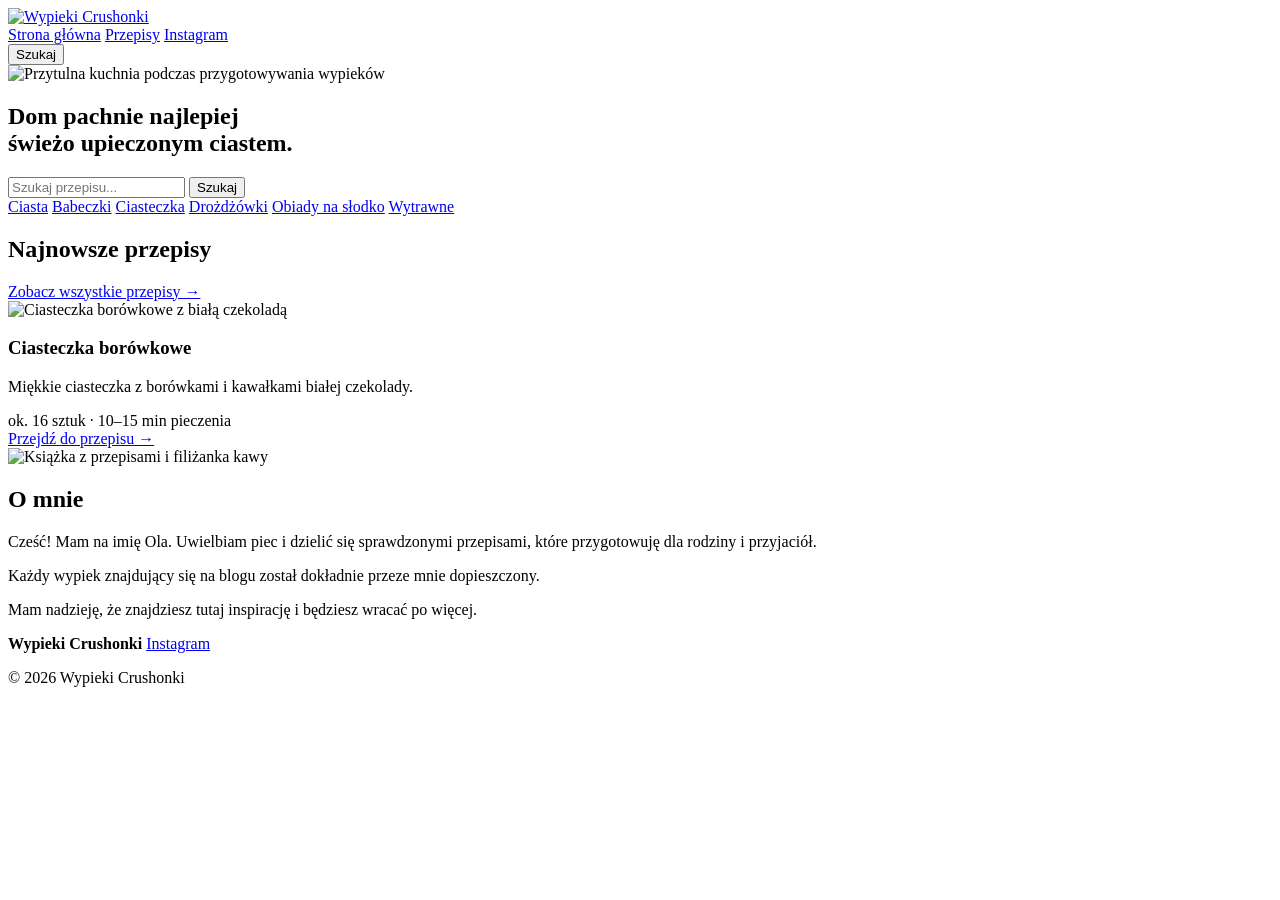
==== index.html @ 5c4eddc5 "Add files via upload" ====
<!DOCTYPE html>
<html lang="pl">
<head>
    <meta charset="UTF-8">
    <meta name="viewport" content="width=device-width, initial-scale=1.0">

    <title>Wypieki Crushonki</title>

    <meta 
        name="description" 
        content="Wypieki Crushonki – sprawdzone przepisy na domowe ciasta, babeczki, ciasteczka, drożdżówki i inne słodkości."
    >
<link rel="preconnect" href="https://fonts.googleapis.com">
<link rel="preconnect" href="https://fonts.gstatic.com" crossorigin>

<link
    href="https://fonts.googleapis.com/css2?family=Cormorant+Garamond:wght@400;500;600&family=Lato:wght@400;500;700&display=swap"
    rel="stylesheet"
>
    <link rel="stylesheet" href="css/style.css">
</head>

<body>

    <!-- NAGŁÓWEK -->
    <header class="header">

        <a href="index.html" class="logo">
            <img src="img/logo.png" alt="Wypieki Crushonki">
        </a>

       <nav class="navigation">
    <a href="index.html">Strona główna</a>
    <a href="przepisy.html">Przepisy</a>
    <a href="https://www.instagram.com/crushonka/" target="_blank" rel="noopener noreferrer">
        Instagram
    </a>
</nav>

        <button
    class="search-button"
    id="header-search-button"
    type="button"
    aria-label="Przejdź do wyszukiwarki"
>
    Szukaj
</button>

    </header>


    <!-- HERO -->
    <main>

       <section class="hero">

    <img 
        src="img/hero.jpg" 
        alt="Przytulna kuchnia podczas przygotowywania wypieków"
        class="hero-image"
    >

    <div class="hero-content">

        <h1>
            Dom pachnie najlepiej<br>
            świeżo upieczonym ciastem.
        </h1>

        <form class="search-form" id="recipe-search-form">

    <input
        type="search"
        id="recipe-search"
        placeholder="Szukaj przepisu..."
        aria-label="Szukaj przepisu"
    >

    <button type="submit">
        Szukaj
    </button>

</form>


    </div>

</section>
<!-- KATEGORIE -->
<section class="categories">

    <a href="przepisy.html?kategoria=ciasta">Ciasta</a>
    <a href="przepisy.html?kategoria=babeczki">Babeczki</a>
    <a href="przepisy.html?kategoria=ciasteczka">Ciasteczka</a>
    <a href="przepisy.html?kategoria=drozdzowki">Drożdżówki</a>
    <a href="przepisy.html?kategoria=obiady-na-slodko">Obiady na słodko</a>
    <a href="przepisy.html?kategoria=wytrawne">Wytrawne</a>

</section>

        <!-- NAJNOWSZE PRZEPISY -->
        <section class="recipes">

            <div class="section-heading">
                <h2>Najnowsze przepisy</h2>
                <a href="przepisy.html">Zobacz wszystkie przepisy →</a>
            </div>


            <div class="recipe-grid">


                <!-- PRZEPIS 1 -->
<article class="recipe-card">

    <img 
        src="img/przepisy/ciasteczka-borowkowe.jpg" 
        alt="Ciasteczka borówkowe z białą czekoladą"
    >

    <div class="recipe-card-content">

        <h3>Ciasteczka borówkowe</h3>

        <p>
            Miękkie ciasteczka z borówkami i kawałkami
            białej czekolady.
        </p>

        <div class="recipe-info">
            <span>ok. 16 sztuk</span>
            <span class="separator">·</span>
            <span>10–15 min pieczenia</span>
        </div>

        <a href="przepisy/ciasteczka-borowkowe.html">
            Przejdź do przepisu →
        </a>

    </div>

</article>
  </div>
        </section>


        <!-- O MNIE -->
        <section class="about">

            <div class="about-image">
                <img 
                    src="img/o-mnie.jpg" 
                    alt="Książka z przepisami i filiżanka kawy"
                >
            </div>

            <div class="about-content">

                <h2>O mnie</h2>

                <p>
                    Cześć! Mam na imię Ola. Uwielbiam piec i dzielić się sprawdzonymi
                    przepisami, które przygotowuję dla rodziny i przyjaciół.
                </p>

                <p>
                    Każdy wypiek znajdujący się na blogu został
                    dokładnie przeze mnie dopieszczony.
                </p>

                <p>
                    Mam nadzieję, że znajdziesz tutaj inspirację
                    i będziesz wracać po więcej.
                </p>

            </div>

        </section>

    </main>


    <!-- STOPKA -->
    <footer class="footer">

        <strong>Wypieki Crushonki</strong>

        <a href="https://www.instagram.com/crushonka/"
   target="_blank"
   rel="noopener noreferrer">
    Instagram
</a>

        <p>© 2026 Wypieki Crushonki</p>

    </footer>


    <script src="js/script.js"></script>

</body>
</html>
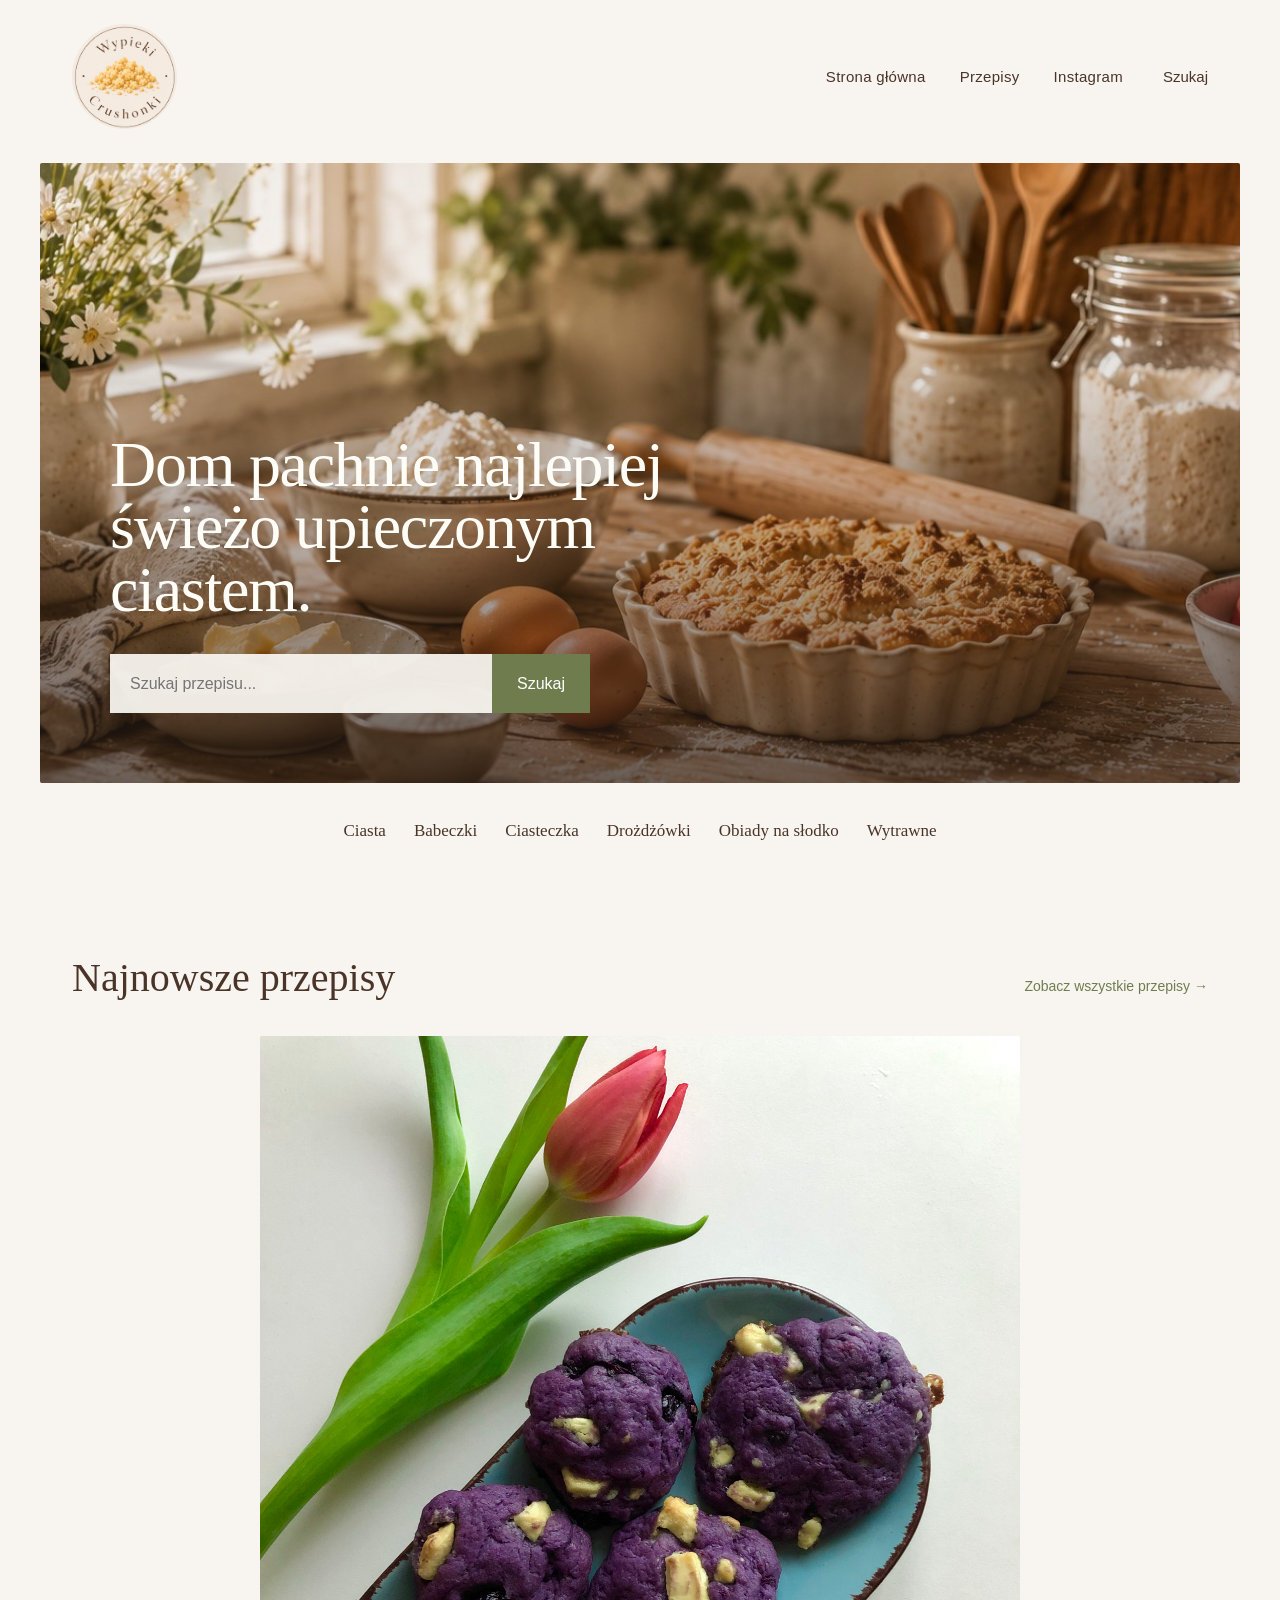
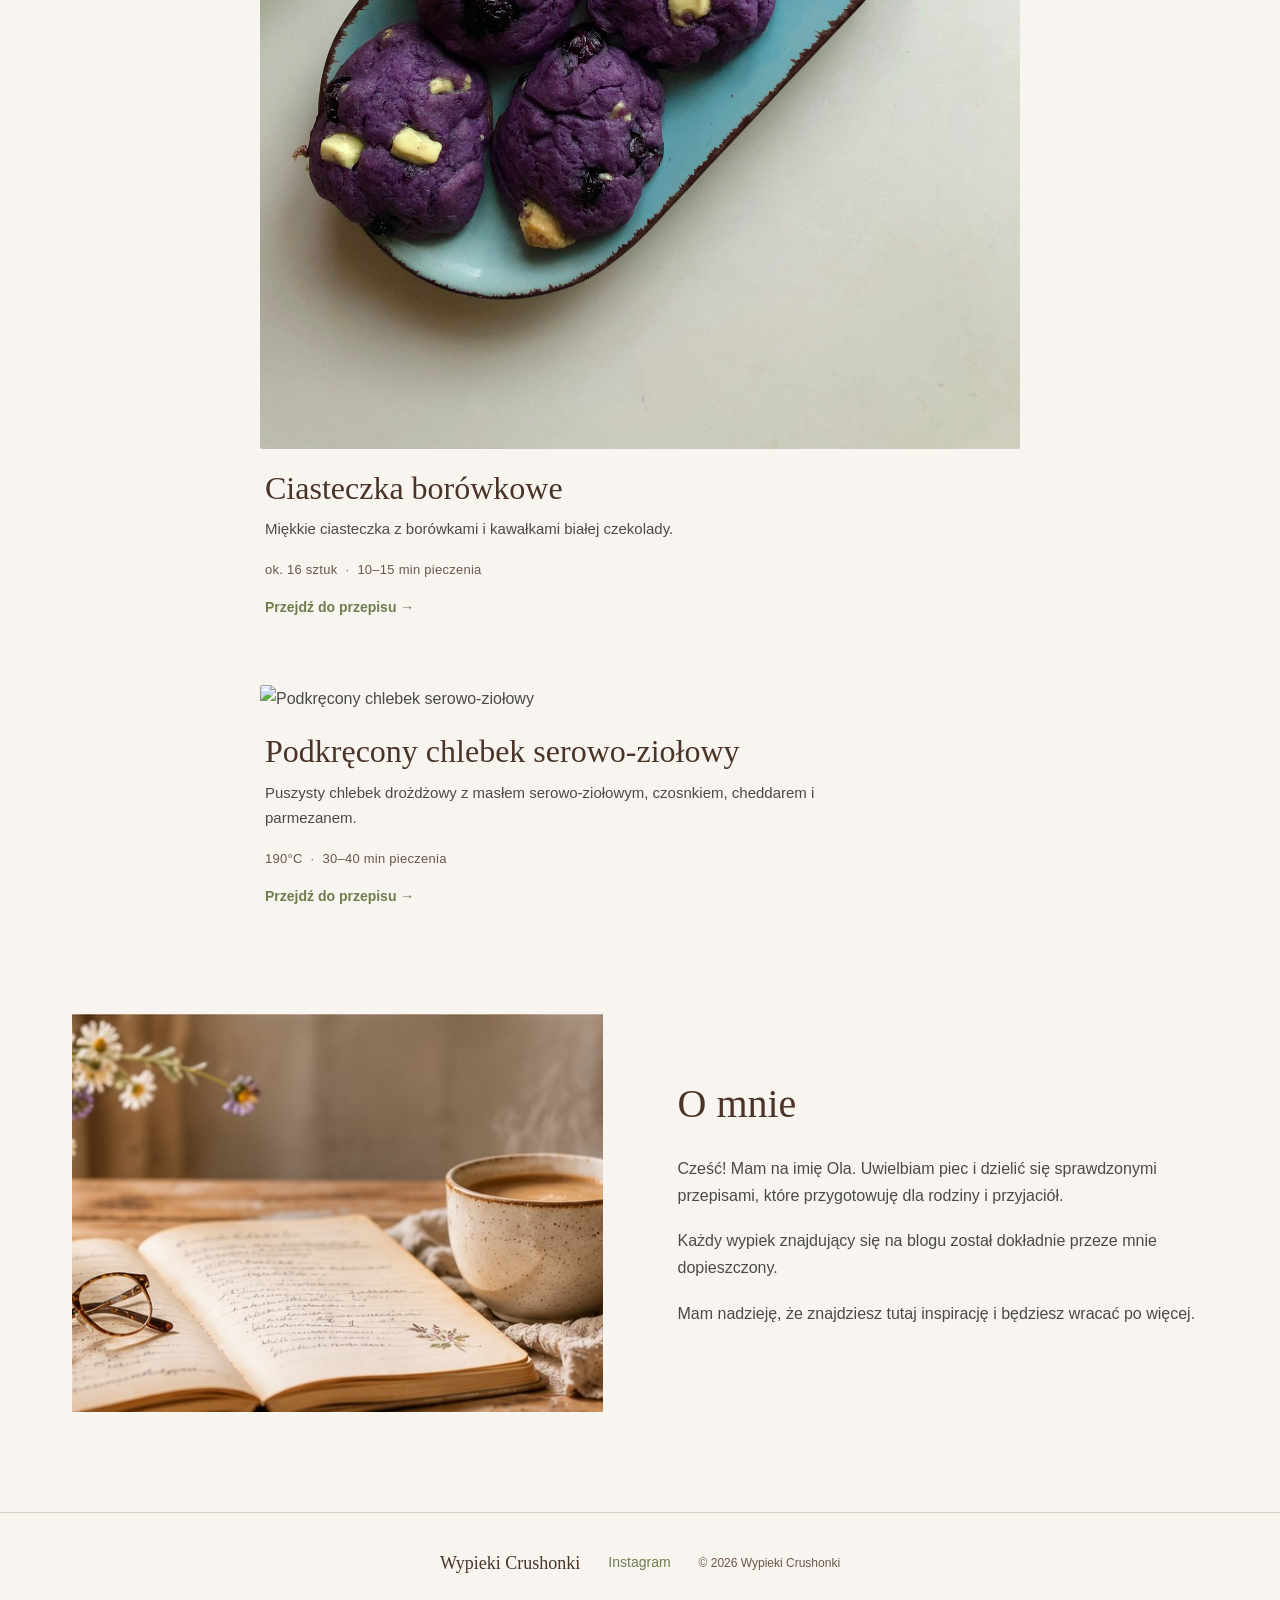
==== commit 427697ca: "Update index.html with new content and structure" ====
--- a/index.html
+++ b/index.html
@@ -140,6 +140,36 @@
     </div>
 
 </article>
+<!-- PRZEPIS 2 -->
+<article class="recipe-card">
+
+    <img
+        src="img/przepisy/podkrecony-chlebek-serowo-ziolowy.jpg"
+        alt="Podkręcony chlebek serowo-ziołowy"
+    >
+
+    <div class="recipe-card-content">
+
+        <h3>Podkręcony chlebek serowo-ziołowy</h3>
+
+        <p>
+            Puszysty chlebek drożdżowy z masłem serowo-ziołowym,
+            czosnkiem, cheddarem i parmezanem.
+        </p>
+
+        <div class="recipe-info">
+            <span>190°C</span>
+            <span class="separator">·</span>
+            <span>30–40 min pieczenia</span>
+        </div>
+
+        <a href="przepisy/podkrecony-chlebek-serowo-ziolowy.html">
+            Przejdź do przepisu →
+        </a>
+
+    </div>
+
+</article>
   </div>
         </section>
 
@@ -199,4 +229,5 @@
     <script src="js/script.js"></script>
 
 </body>
-</html>+</html>
+</html>
--- a/css/style.css
+++ b/css/style.css
@@ -0,0 +1,1390 @@
+/* =====================================================
+   WYPIEKI CRUSHONKI
+   Główny arkusz stylów
+   ===================================================== */
+
+
+/* -----------------------------------------------------
+   1. ZMIENNE I USTAWIENIA GŁÓWNE
+   ----------------------------------------------------- */
+
+:root {
+    --cream: #f8f5f0;
+    --beige: #efe7dc;
+    --beige-dark: #ded2c2;
+
+    --brown: #4a3428;
+    --brown-light: #6b5546;
+
+    --green: #6f7d4e;
+    --green-light: #a8b28a;
+
+    --text: #4a4a46;
+    --white: #ffffff;
+
+    --max-width: 1200px;
+}
+
+
+* {
+    margin: 0;
+    padding: 0;
+    box-sizing: border-box;
+}
+
+
+html {
+    scroll-behavior: smooth;
+}
+
+
+body {
+    background-color: var(--cream);
+    color: var(--text);
+
+    font-family: "Lato", Arial, sans-serif;
+    line-height: 1.7;
+
+    overflow-x: hidden;
+}
+
+
+img {
+    display: block;
+    max-width: 100%;
+}
+
+
+a {
+    color: inherit;
+    text-decoration: none;
+}
+
+
+button,
+input {
+    font: inherit;
+}
+
+
+/* -----------------------------------------------------
+   2. NAGŁÓWEK
+   ----------------------------------------------------- */
+
+.header {
+    width: 100%;
+    max-width: var(--max-width);
+
+    margin: 0 auto;
+    padding: 24px 32px;
+
+    display: flex;
+    align-items: center;
+    justify-content: space-between;
+    gap: 40px;
+}
+
+
+/* Logo */
+
+.logo {
+    display: flex;
+    align-items: center;
+    gap: 12px;
+
+    color: var(--brown);
+
+    flex-shrink: 0;
+}
+
+
+.logo img {
+    width: 105px;
+    height: 105px;
+
+    object-fit: cover;
+
+    border-radius: 50%;
+}
+
+
+.logo span {
+    font-family: "Cormorant Garamond", Georgia, serif;
+
+    font-size: 28px;
+    line-height: 0.95;
+    font-weight: 500;
+
+    color: var(--brown);
+}
+
+
+/* Nawigacja */
+
+.navigation {
+    display: flex;
+    align-items: center;
+    gap: 34px;
+
+    margin-left: auto;
+}
+
+
+.navigation a {
+    position: relative;
+
+    color: var(--brown);
+
+    font-size: 15px;
+    letter-spacing: 0.02em;
+
+    transition: color 0.25s ease;
+}
+
+
+.navigation a::after {
+    content: "";
+
+    position: absolute;
+
+    left: 0;
+    bottom: -7px;
+
+    width: 0;
+    height: 1px;
+
+    background-color: var(--green);
+
+    transition: width 0.25s ease;
+}
+
+
+.navigation a:hover {
+    color: var(--green);
+}
+
+
+.navigation a:hover::after {
+    width: 100%;
+}
+
+
+/* Przycisk Szukaj w nagłówku */
+
+.search-button {
+    background: none;
+    border: none;
+
+    color: var(--brown);
+
+    cursor: pointer;
+
+    font-size: 15px;
+
+    padding: 4px 0;
+
+    transition: color 0.25s ease;
+}
+
+
+.search-button:hover {
+    color: var(--green);
+}
+
+
+/* -----------------------------------------------------
+   3. HERO
+   ----------------------------------------------------- */
+
+.hero {
+    position: relative;
+
+    width: calc(100% - 64px);
+    max-width: 1200px;
+
+    min-height: 620px;
+
+    margin: 10px auto 0;
+
+    overflow: hidden;
+
+    border-radius: 2px;
+}
+
+
+.hero-image {
+    position: absolute;
+
+    inset: 0;
+
+    width: 100%;
+    height: 100%;
+
+    object-fit: cover;
+}
+
+
+/* Delikatna warstwa na zdjęciu */
+
+.hero::after {
+    content: "";
+
+    position: absolute;
+    inset: 0;
+
+    background: linear-gradient(
+        0deg,
+        rgba(45, 32, 23, 0.68) 0%,
+        rgba(45, 32, 23, 0.30) 42%,
+        rgba(45, 32, 23, 0.04) 75%
+    );
+}
+
+
+/* Treść hero */
+
+.hero-content {
+    position: relative;
+    z-index: 2;
+
+    min-height: 620px;
+
+    display: flex;
+    flex-direction: column;
+    justify-content: flex-end;
+    align-items: flex-start;
+
+    padding: 70px;
+}
+
+
+.hero h1 {
+    max-width: 650px;
+
+    color: #fffdf8;
+
+    font-family: "Cormorant Garamond", Georgia, serif;
+
+    font-size: clamp(48px, 5vw, 70px);
+    line-height: 0.98;
+
+    font-weight: 500;
+
+    letter-spacing: -0.02em;
+
+    margin-bottom: 32px;
+}
+
+
+/* Wyszukiwarka */
+
+.search-form {
+    width: min(480px, 100%);
+
+    display: flex;
+
+    background-color: rgba(248, 245, 240, 0.94);
+
+    border: none;
+}
+
+.search-form input {
+    flex: 1;
+    min-width: 0;
+
+    padding: 16px 20px;
+
+    border: none;
+    outline: none;
+
+    background: transparent;
+
+    color: var(--text);
+}
+
+.search-form button {
+    padding: 16px 25px;
+
+    border: none;
+
+    background-color: var(--green);
+    color: var(--white);
+
+    cursor: pointer;
+
+    transition: background-color 0.25s ease;
+}
+
+.search-form button:hover {
+    background-color: var(--brown);
+}
+
+
+/* -----------------------------------------------------
+   4. KATEGORIE
+   ----------------------------------------------------- */
+
+.categories {
+    width: 100%;
+    max-width: var(--max-width);
+
+    margin: 0 auto;
+
+    padding: 34px 32px;
+
+    display: flex;
+    justify-content: center;
+    flex-wrap: wrap;
+
+    gap: 28px;
+}
+
+
+.categories a {
+    position: relative;
+
+    padding-bottom: 5px;
+
+    color: var(--brown);
+
+    font-family: Georgia, "Times New Roman", serif;
+
+    font-size: 17px;
+
+    transition: color 0.25s ease;
+}
+
+
+.categories a::after {
+    content: "";
+
+    position: absolute;
+
+    left: 50%;
+    bottom: 0;
+
+    width: 0;
+    height: 1px;
+
+    background-color: var(--green);
+
+    transform: translateX(-50%);
+
+    transition: width 0.25s ease;
+}
+
+
+.categories a:hover {
+    color: var(--green);
+}
+
+
+.categories a:hover::after {
+    width: 100%;
+}
+
+
+/* -----------------------------------------------------
+   5. SEKCJA PRZEPISÓW
+   ----------------------------------------------------- */
+
+.recipes {
+    width: 100%;
+    max-width: var(--max-width);
+
+    margin: 0 auto;
+
+    padding: 70px 32px;
+}
+
+
+.section-heading {
+    display: flex;
+    align-items: baseline;
+    justify-content: space-between;
+
+    gap: 30px;
+
+    margin-bottom: 35px;
+}
+
+
+.section-heading h2,
+.about h2 {
+    color: var(--brown);
+
+    font-family: Georgia, "Times New Roman", serif;
+
+    font-size: 40px;
+
+    line-height: 1.15;
+
+    font-weight: 400;
+}
+
+
+.section-heading > a {
+    color: var(--green);
+
+    font-size: 14px;
+
+    transition: color 0.25s ease;
+}
+
+
+.section-heading > a:hover {
+    color: var(--brown);
+}
+
+
+/* Siatka przepisów */
+
+.recipe-grid {
+    display: grid;
+    grid-template-columns: minmax(0, 760px);
+    justify-content: center;
+    gap: 65px;
+}
+
+
+/* Karta */
+
+.recipe-card {
+    background: transparent;
+}
+
+
+.recipe-card > img {
+    width: 100%;
+    height: auto;
+
+    display: block;
+
+    border-radius: 2px;
+
+    transition:
+        transform 0.5s ease,
+        opacity 0.3s ease;
+}
+
+.recipe-card:hover > img {
+    transform: scale(1.015);
+    opacity: 0.96;
+}
+
+
+.recipe-card-content {
+    padding: 22px 5px 0;
+}
+
+
+.recipe-card h3 {
+    color: var(--brown);
+
+    font-family: "Cormorant Garamond", Georgia, serif;
+
+    font-size: 32px;
+    line-height: 1.1;
+    font-weight: 500;
+
+    margin-bottom: 10px;
+}
+
+
+.recipe-card p {
+    max-width: 560px;
+
+    color: var(--text);
+
+    font-size: 15px;
+
+    line-height: 1.7;
+
+    margin-bottom: 17px;
+}
+
+
+.recipe-info {
+    display: flex;
+    align-items: center;
+    gap: 8px;
+
+    margin: 16px 0 12px;
+
+    color: var(--brown-light);
+
+    font-size: 13px;
+    letter-spacing: 0.02em;
+}
+
+.recipe-info .separator {
+    color: var(--green);
+}
+
+
+.recipe-card-content > a {
+    display: inline-block;
+
+    color: var(--green);
+
+    font-size: 14px;
+    font-weight: 700;
+
+    margin-top: 3px;
+
+    transition:
+        color 0.25s ease,
+        transform 0.25s ease;
+}
+
+.recipe-card-content > a:hover {
+    color: var(--brown);
+    transform: translateX(3px);
+}
+
+
+
+/* -----------------------------------------------------
+   6. O MNIE
+   ----------------------------------------------------- */
+
+.about {
+    max-width: var(--max-width);
+
+    margin: 35px auto 100px;
+
+    padding: 0 32px;
+
+    display: grid;
+
+    grid-template-columns: 1fr 1fr;
+
+    align-items: center;
+
+    gap: 75px;
+}
+
+
+.about-image img {
+    width: 100%;
+
+    aspect-ratio: 4 / 3;
+
+    object-fit: cover;
+}
+
+
+.about-content {
+    max-width: 520px;
+}
+
+
+.about h2 {
+    margin-bottom: 28px;
+}
+
+
+.about-content p {
+    margin-bottom: 18px;
+
+    font-size: 16px;
+}
+
+
+.button {
+    display: inline-block;
+
+    margin-top: 12px;
+
+    padding: 12px 22px;
+
+    border: 1px solid var(--brown);
+
+    color: var(--brown);
+
+    font-size: 14px;
+
+    transition:
+        background-color 0.25s ease,
+        color 0.25s ease;
+}
+
+
+.button:hover {
+    background-color: var(--brown);
+
+    color: var(--white);
+}
+
+
+/* -----------------------------------------------------
+   7. STOPKA
+   ----------------------------------------------------- */
+
+.footer {
+    border-top: 1px solid var(--beige-dark);
+
+    padding: 35px 32px 40px;
+
+    display: flex;
+    align-items: center;
+    justify-content: center;
+
+    gap: 28px;
+
+    color: var(--brown);
+
+    font-size: 14px;
+}
+
+
+.footer strong {
+    font-family: "Cormorant Garamond", Georgia, serif;
+
+    font-size: 18px;
+
+    font-weight: 400;
+}
+
+
+.footer a {
+    color: var(--green);
+
+    transition: color 0.25s ease;
+}
+
+
+.footer a:hover {
+    color: var(--brown);
+}
+
+
+.footer p {
+    color: var(--brown-light);
+
+    font-size: 12px;
+}
+
+
+/* -----------------------------------------------------
+   8. TELEFON / TABLET
+   ----------------------------------------------------- */
+
+@media (max-width: 800px) {
+
+    .header {
+        padding: 18px 20px;
+
+        gap: 20px;
+    }
+
+
+    .logo img {
+        width: 58px;
+        height: 58px;
+    }
+
+
+    .logo span {
+        font-size: 17px;
+    }
+
+
+    .navigation {
+        gap: 18px;
+    }
+
+
+    .navigation a {
+        font-size: 13px;
+    }
+
+
+    .search-button {
+        display: none;
+    }
+
+
+    .hero {
+        min-height: 520px;
+
+        margin-top: 5px;
+    }
+
+
+    .hero-content {
+        min-height: 520px;
+
+        padding: 45px 25px;
+    }
+
+
+    .hero h1 {
+        font-size: clamp(38px, 9vw, 55px);
+    }
+
+
+    .categories {
+        padding: 28px 20px;
+
+        gap: 15px 24px;
+    }
+
+
+    .categories a {
+        font-size: 15px;
+    }
+
+
+    .recipes {
+        padding: 55px 20px;
+    }
+
+
+    .section-heading {
+        flex-direction: column;
+
+        gap: 10px;
+    }
+
+
+    .section-heading h2,
+    .about h2 {
+        font-size: 34px;
+    }
+
+
+    .recipe-grid {
+        grid-template-columns: 1fr;
+
+        gap: 45px;
+    }
+
+
+    .about {
+        grid-template-columns: 1fr;
+
+        gap: 40px;
+
+        padding: 0 20px;
+
+        margin-bottom: 65px;
+    }
+
+
+    .about-content {
+        max-width: none;
+    }
+
+
+    .footer {
+        flex-direction: column;
+
+        gap: 10px;
+
+        padding-left: 20px;
+        padding-right: 20px;
+    }
+}
+
+
+/* -----------------------------------------------------
+   9. MAŁE TELEFONY
+   ----------------------------------------------------- */
+
+@media (max-width: 480px) {
+
+    .header {
+        align-items: flex-start;
+    }
+
+
+    .navigation {
+        gap: 12px;
+
+        padding-top: 7px;
+    }
+
+
+    .navigation a {
+        font-size: 12px;
+    }
+
+
+    .logo span {
+        display: none;
+    }
+
+
+    .hero h1 {
+        font-size: 38px;
+    }
+
+
+    .search-form {
+        flex-direction: column;
+    }
+
+
+    .search-form button {
+        width: 100%;
+    }
+
+
+    .recipe-card h3 {
+        font-size: 25px;
+    }
+}
+/* =====================================================
+   STRONA POJEDYNCZEGO PRZEPISU
+   ===================================================== */
+
+.single-recipe {
+    width: calc(100% - 64px);
+    max-width: 1000px;
+
+    margin: 70px auto 110px;
+}
+
+
+/* Nagłówek przepisu */
+
+.recipe-header {
+    max-width: 800px;
+
+    margin: 0 auto 50px;
+
+    text-align: center;
+}
+
+
+.recipe-category {
+    margin-bottom: 15px;
+
+    color: var(--green);
+
+    font-size: 13px;
+    font-weight: 700;
+
+    letter-spacing: 0.12em;
+    text-transform: uppercase;
+}
+
+
+.recipe-header h1 {
+    color: var(--brown);
+
+    font-family: "Cormorant Garamond", Georgia, serif;
+
+    font-size: clamp(50px, 7vw, 76px);
+    line-height: 0.95;
+
+    font-weight: 500;
+
+    margin-bottom: 25px;
+}
+
+
+.recipe-lead {
+    max-width: 600px;
+
+    margin: 0 auto 25px;
+
+    font-size: 17px;
+    line-height: 1.7;
+
+    color: var(--text);
+}
+
+
+.recipe-meta {
+    display: flex;
+    justify-content: center;
+    flex-wrap: wrap;
+
+    gap: 10px;
+
+    color: var(--brown-light);
+
+    font-size: 13px;
+}
+
+
+.recipe-meta span:nth-child(even) {
+    color: var(--green);
+}
+
+
+/* Główne zdjęcie */
+
+.recipe-main-image {
+    margin-bottom: 70px;
+}
+
+
+.recipe-main-image img {
+    width: 100%;
+    height: auto;
+
+    display: block;
+}
+
+
+/* Składniki + przygotowanie */
+
+.recipe-body {
+    display: grid;
+
+    grid-template-columns: 300px 1fr;
+
+    gap: 80px;
+
+    max-width: 900px;
+
+    margin: 0 auto;
+}
+
+
+.recipe-body h2 {
+    color: var(--brown);
+
+    font-family: "Cormorant Garamond", Georgia, serif;
+
+    font-size: 38px;
+    line-height: 1;
+
+    font-weight: 500;
+
+    margin-bottom: 28px;
+}
+
+
+/* Składniki */
+
+.ingredients {
+    padding: 30px;
+
+    background-color: var(--beige);
+}
+
+
+.ingredients ul {
+    list-style: none;
+
+    padding: 0;
+}
+
+
+.ingredients li {
+    padding: 11px 0;
+
+    border-bottom: 1px solid var(--beige-dark);
+
+    font-size: 14px;
+    line-height: 1.5;
+}
+
+
+.ingredients li:last-child {
+    border-bottom: none;
+}
+
+
+/* Przygotowanie */
+
+.instructions ol {
+    padding-left: 25px;
+}
+
+
+.instructions li {
+    padding-left: 10px;
+
+    margin-bottom: 22px;
+
+    font-size: 15px;
+    line-height: 1.75;
+}
+
+
+.instructions li::marker {
+    color: var(--green);
+
+    font-family: "Cormorant Garamond", Georgia, serif;
+
+    font-size: 20px;
+    font-weight: 600;
+}
+
+
+/* Telefon */
+
+@media (max-width: 700px) {
+
+    .single-recipe {
+        width: calc(100% - 40px);
+
+        margin-top: 45px;
+        margin-bottom: 70px;
+    }
+
+
+    .recipe-header h1 {
+        font-size: 48px;
+    }
+
+
+    .recipe-main-image {
+        margin-bottom: 45px;
+    }
+
+
+    .recipe-body {
+        grid-template-columns: 1fr;
+
+        gap: 50px;
+    }
+
+
+    .ingredients {
+        padding: 25px;
+    }
+
+}/* =====================================================
+   STRONA WSZYSTKICH PRZEPISÓW
+   ===================================================== */
+
+.recipes-page-header {
+    width: calc(100% - 64px);
+    max-width: 900px;
+
+    margin: 80px auto 45px;
+
+    text-align: center;
+}
+
+
+.recipes-page-eyebrow {
+    margin-bottom: 12px;
+
+    color: var(--green);
+
+    font-size: 13px;
+    font-weight: 700;
+
+    letter-spacing: 0.12em;
+    text-transform: uppercase;
+}
+
+
+.recipes-page-header h1 {
+    color: var(--brown);
+
+    font-family: "Cormorant Garamond", Georgia, serif;
+
+    font-size: clamp(52px, 7vw, 78px);
+    line-height: 0.95;
+
+    font-weight: 500;
+
+    margin-bottom: 22px;
+}
+
+
+.recipes-page-intro {
+    max-width: 620px;
+
+    margin: 0 auto;
+
+    color: var(--text);
+
+    font-size: 17px;
+    line-height: 1.7;
+}
+
+
+.recipes-categories {
+    margin-bottom: 10px;
+}
+
+
+.recipes-page-list {
+    padding-top: 45px;
+}
+
+
+@media (max-width: 700px) {
+
+    .recipes-page-header {
+        width: calc(100% - 40px);
+
+        margin-top: 55px;
+    }
+
+
+    .recipes-page-header h1 {
+        font-size: 50px;
+    }
+
+
+    .recipes-page-intro {
+        font-size: 15px;
+    }
+
+}.back-to-recipes {
+    width: calc(100% - 64px);
+    max-width: 900px;
+
+    margin: -50px auto 90px;
+
+    text-align: center;
+}
+
+.back-to-recipes a {
+    color: var(--green);
+
+    font-size: 14px;
+    font-weight: 700;
+
+    transition: color 0.25s ease;
+}
+
+.back-to-recipes a:hover {
+    color: var(--brown);
+}.no-results {
+    text-align: center;
+    color: var(--brown-light);
+    font-size: 16px;
+    padding: 40px 0;
+}.recipes-search {
+    width: calc(100% - 64px);
+    max-width: 620px;
+
+    margin: 0 auto 20px;
+}
+
+.recipes-search .search-form {
+    width: 100%;
+}
+
+@media (max-width: 700px) {
+
+    .recipes-search {
+        width: calc(100% - 40px);
+    }
+
+}/* =====================================================
+   DOPRACOWANIE WERSJI MOBILNEJ
+   ===================================================== */
+
+@media (max-width: 600px) {
+
+    /* NAGŁÓWEK */
+
+    .header {
+        padding: 14px 20px 18px;
+
+        display: grid;
+        grid-template-columns: 1fr;
+        gap: 12px;
+
+        justify-items: center;
+    }
+
+    .logo {
+        margin: 0 auto;
+    }
+
+    .logo img {
+        width: 72px;
+        height: 72px;
+    }
+
+    .navigation {
+        width: 100%;
+
+        margin: 0;
+
+        justify-content: center;
+        flex-wrap: wrap;
+
+        gap: 8px 22px;
+
+        padding: 0;
+    }
+
+    .navigation a {
+        font-size: 13px;
+    }
+
+
+    /* HERO */
+
+    .hero {
+        width: calc(100% - 24px);
+
+        min-height: 480px;
+
+        margin-top: 0;
+    }
+
+    .hero-content {
+        min-height: 480px;
+
+        padding: 35px 22px;
+    }
+
+    .hero h1 {
+        font-size: 39px;
+        line-height: 1;
+
+        margin-bottom: 25px;
+    }
+
+
+    /* WYSZUKIWARKA */
+
+    .search-form {
+        width: 100%;
+    }
+
+    .search-form input {
+        padding: 14px 16px;
+    }
+
+    .search-form button {
+        padding: 14px 18px;
+    }
+
+
+    /* KATEGORIE */
+
+    .categories {
+        padding: 26px 20px;
+
+        gap: 12px 20px;
+    }
+
+    .categories a {
+        font-size: 14px;
+    }
+
+
+    /* PRZEPISY */
+
+    .recipes {
+        padding: 45px 20px;
+    }
+
+    .section-heading {
+        margin-bottom: 28px;
+    }
+
+    .section-heading h2,
+    .about h2 {
+        font-size: 32px;
+    }
+
+    .recipe-card-content {
+        padding-top: 18px;
+    }
+
+    .recipe-card h3 {
+        font-size: 29px;
+    }
+
+    .recipe-info {
+        flex-wrap: wrap;
+    }
+
+
+    /* O MNIE */
+
+    .about {
+        margin-top: 20px;
+        margin-bottom: 60px;
+
+        gap: 32px;
+    }
+
+    .about-content p {
+        font-size: 15px;
+    }
+
+
+    /* STRONA POJEDYNCZEGO PRZEPISU */
+
+    .single-recipe {
+        width: calc(100% - 40px);
+
+        margin-top: 40px;
+    }
+
+    .recipe-header {
+        margin-bottom: 35px;
+    }
+
+    .recipe-header h1 {
+        font-size: 43px;
+    }
+
+    .recipe-lead {
+        font-size: 15px;
+    }
+
+    .recipe-meta {
+        gap: 6px 8px;
+    }
+
+    .recipe-main-image {
+        margin-bottom: 40px;
+    }
+
+    .recipe-body {
+        gap: 40px;
+    }
+
+    .recipe-body h2 {
+        font-size: 34px;
+    }
+
+    .ingredients {
+        padding: 24px;
+    }
+
+
+    /* WSZYSTKIE PRZEPISY */
+
+    .recipes-page-header {
+        margin-top: 40px;
+        margin-bottom: 30px;
+    }
+
+    .recipes-page-header h1 {
+        font-size: 43px;
+    }
+
+    .recipes-page-list {
+        padding-top: 30px;
+    }
+
+
+    /* POWRÓT DO PRZEPISÓW */
+
+    .back-to-recipes {
+        width: calc(100% - 40px);
+
+        margin: -25px auto 60px;
+    }
+
+
+    /* STOPKA */
+
+    .footer {
+        padding-top: 28px;
+        padding-bottom: 30px;
+
+        text-align: center;
+    }
+
+}
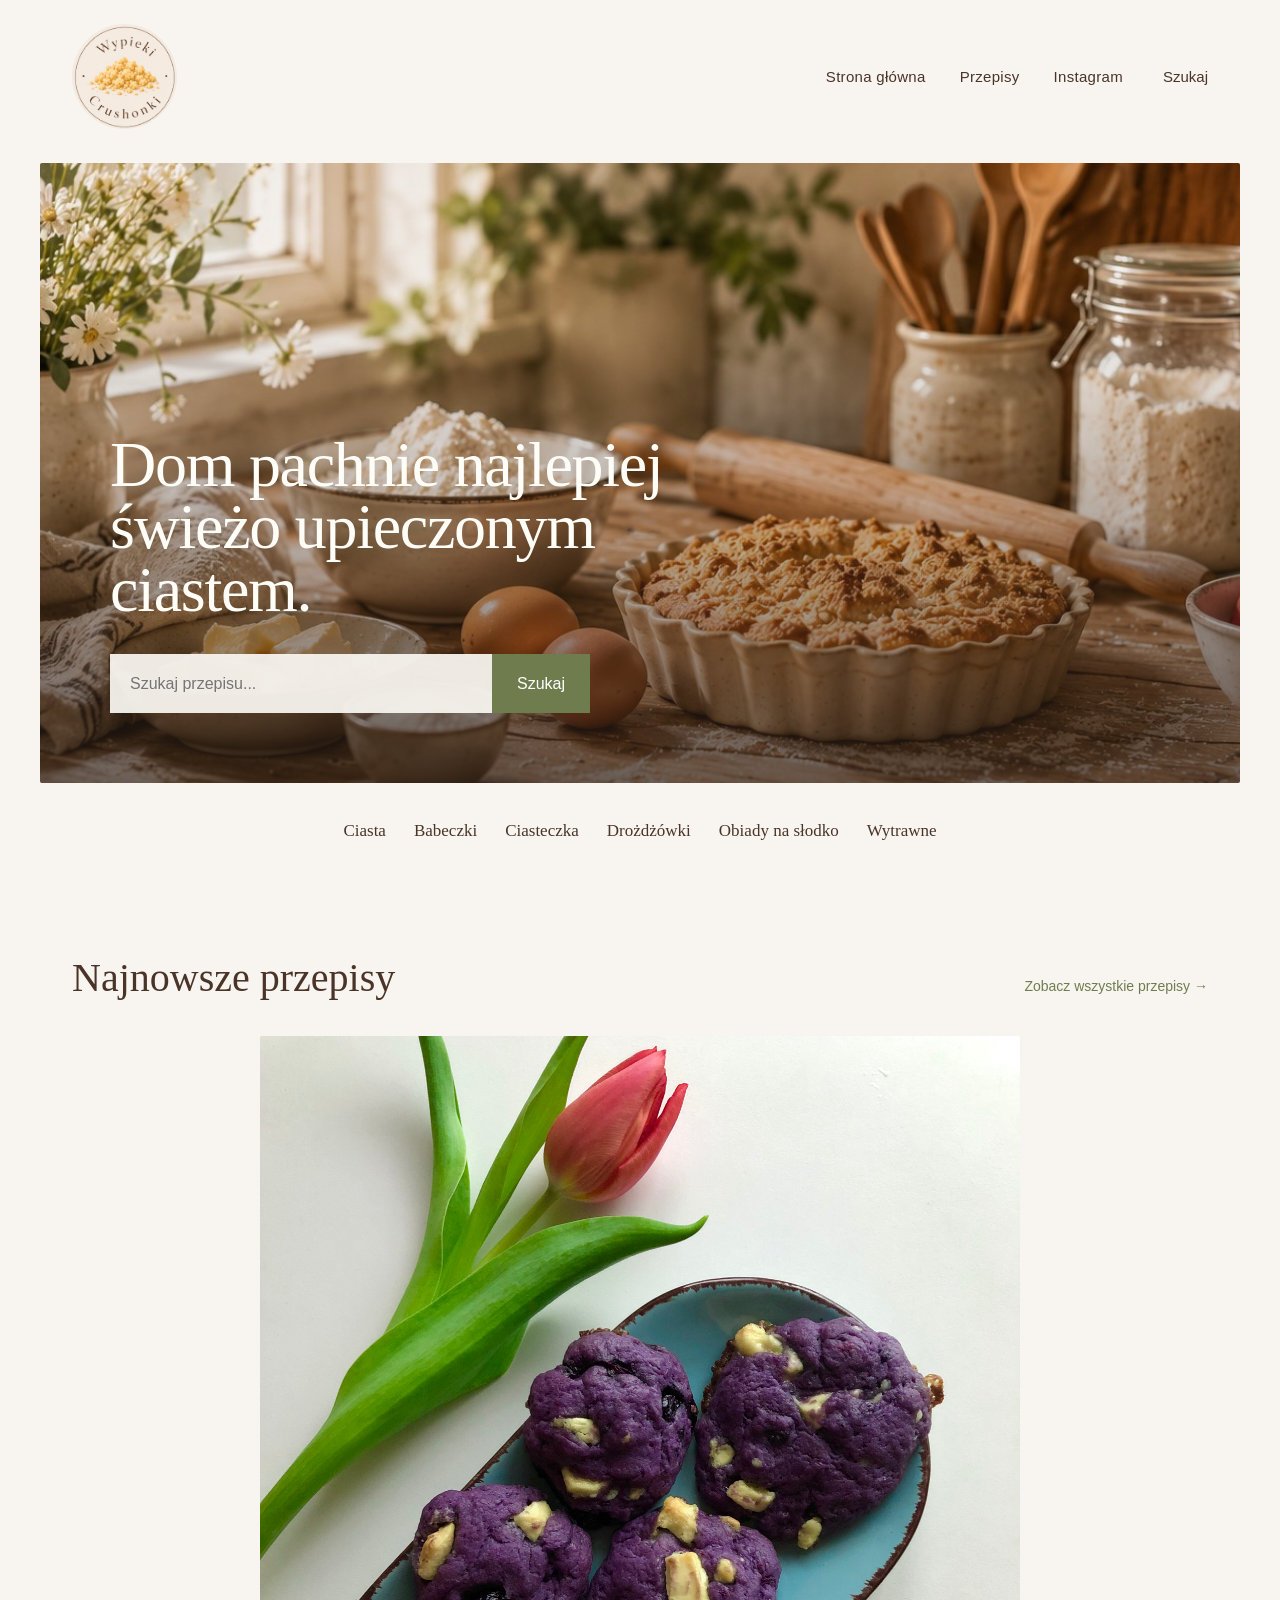
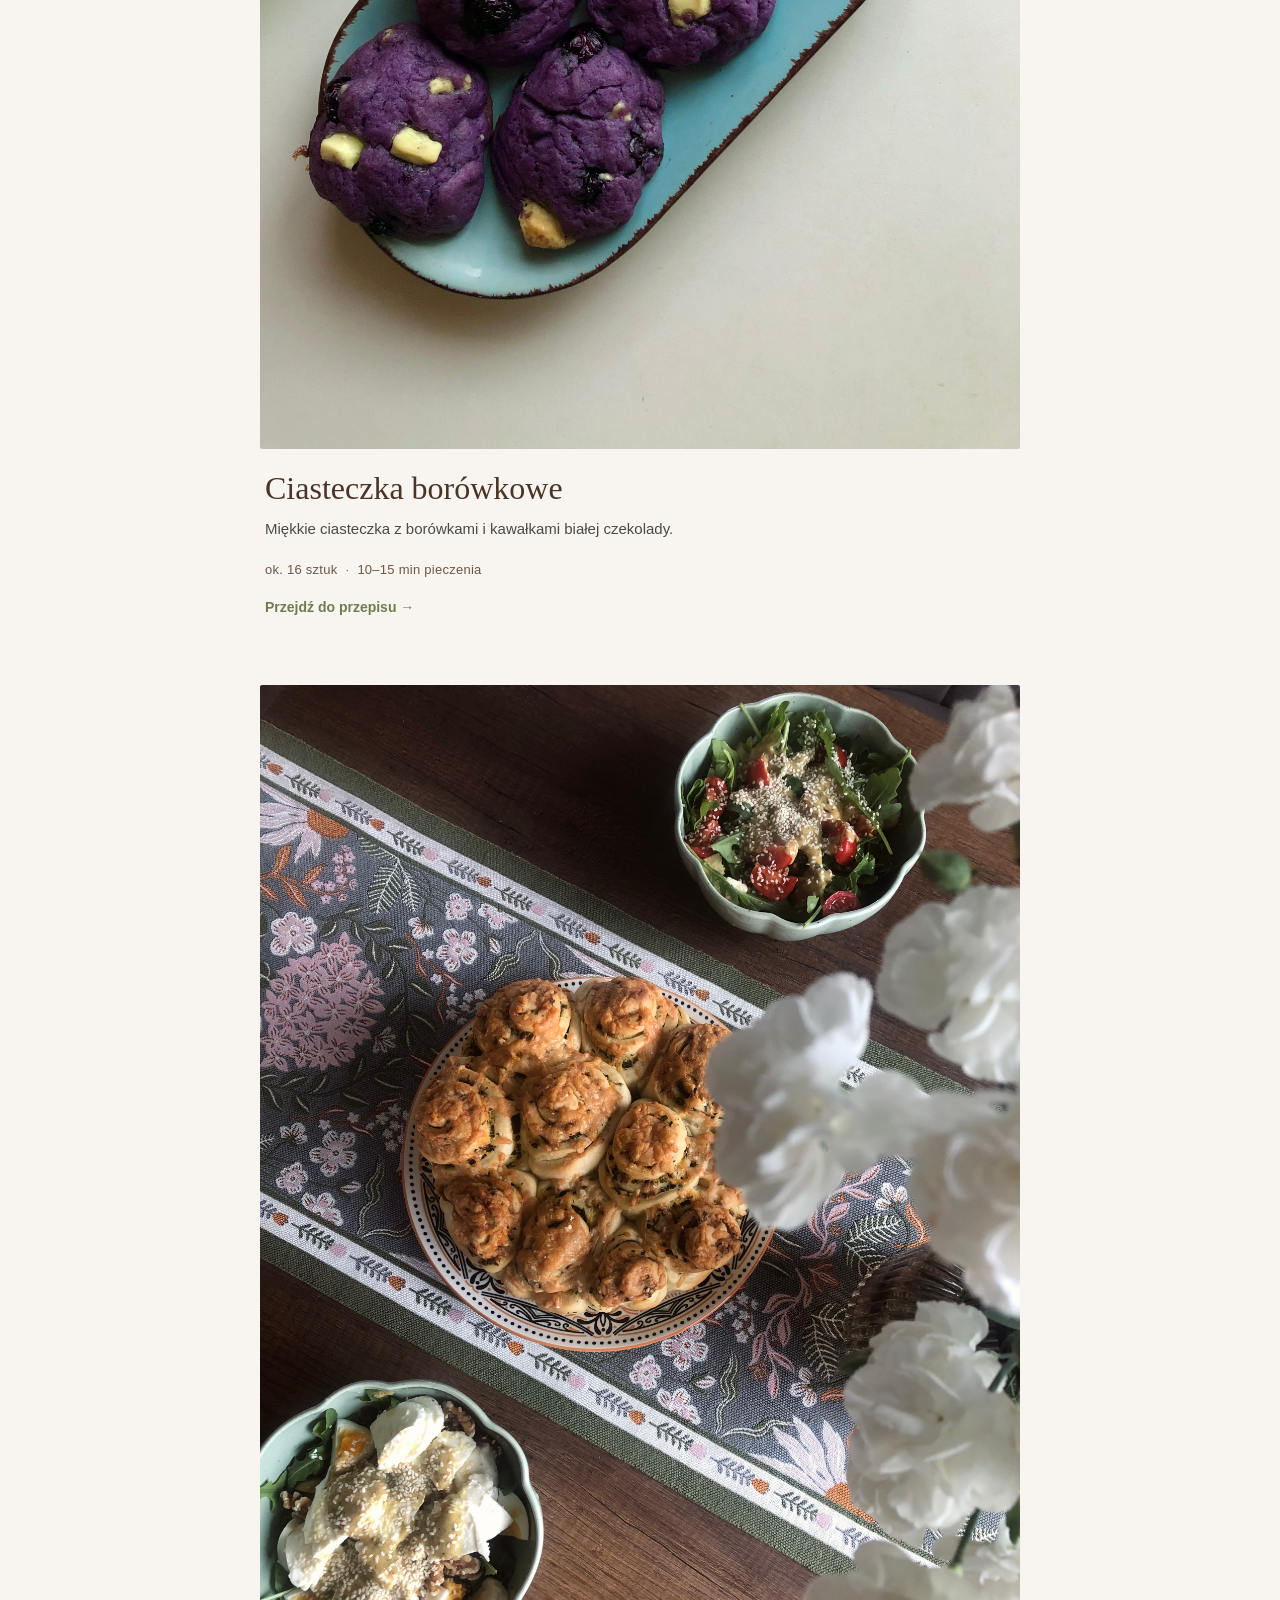
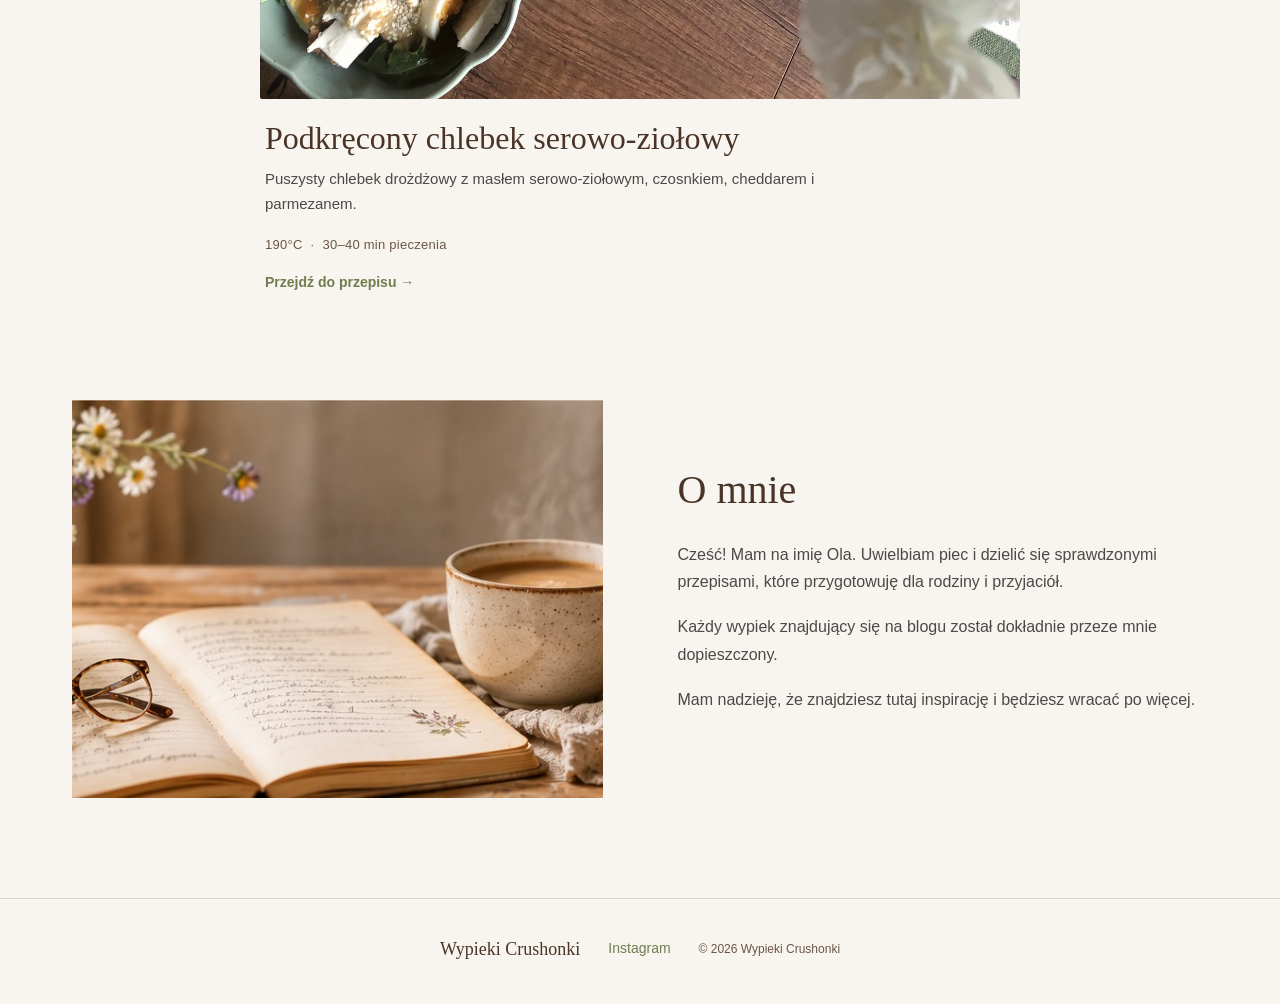
==== commit c435d4bf: "Add favicon and fix HTML formatting Added favicon link and corrected HTML structure." ====
--- a/index.html
+++ b/index.html
@@ -1,6 +1,7 @@
 <!DOCTYPE html>
 <html lang="pl">
 <head>
+    <link rel="icon" type="image/png" href="img/favicon2.png">
     <meta charset="UTF-8">
     <meta name="viewport" content="width=device-width, initial-scale=1.0">
 
--- a/css/style.css
+++ b/css/style.css
@@ -755,11 +755,10 @@
 
 
     .recipe-grid {
-        grid-template-columns: 1fr;
-
-        gap: 45px;
-    }
-
+    display: grid;
+    grid-template-columns: repeat(2, minmax(0, 1fr));
+    gap: 55px 36px;
+}
 
     .about {
         grid-template-columns: 1fr;
@@ -1387,4 +1386,4 @@
         text-align: center;
     }
 
-}+}
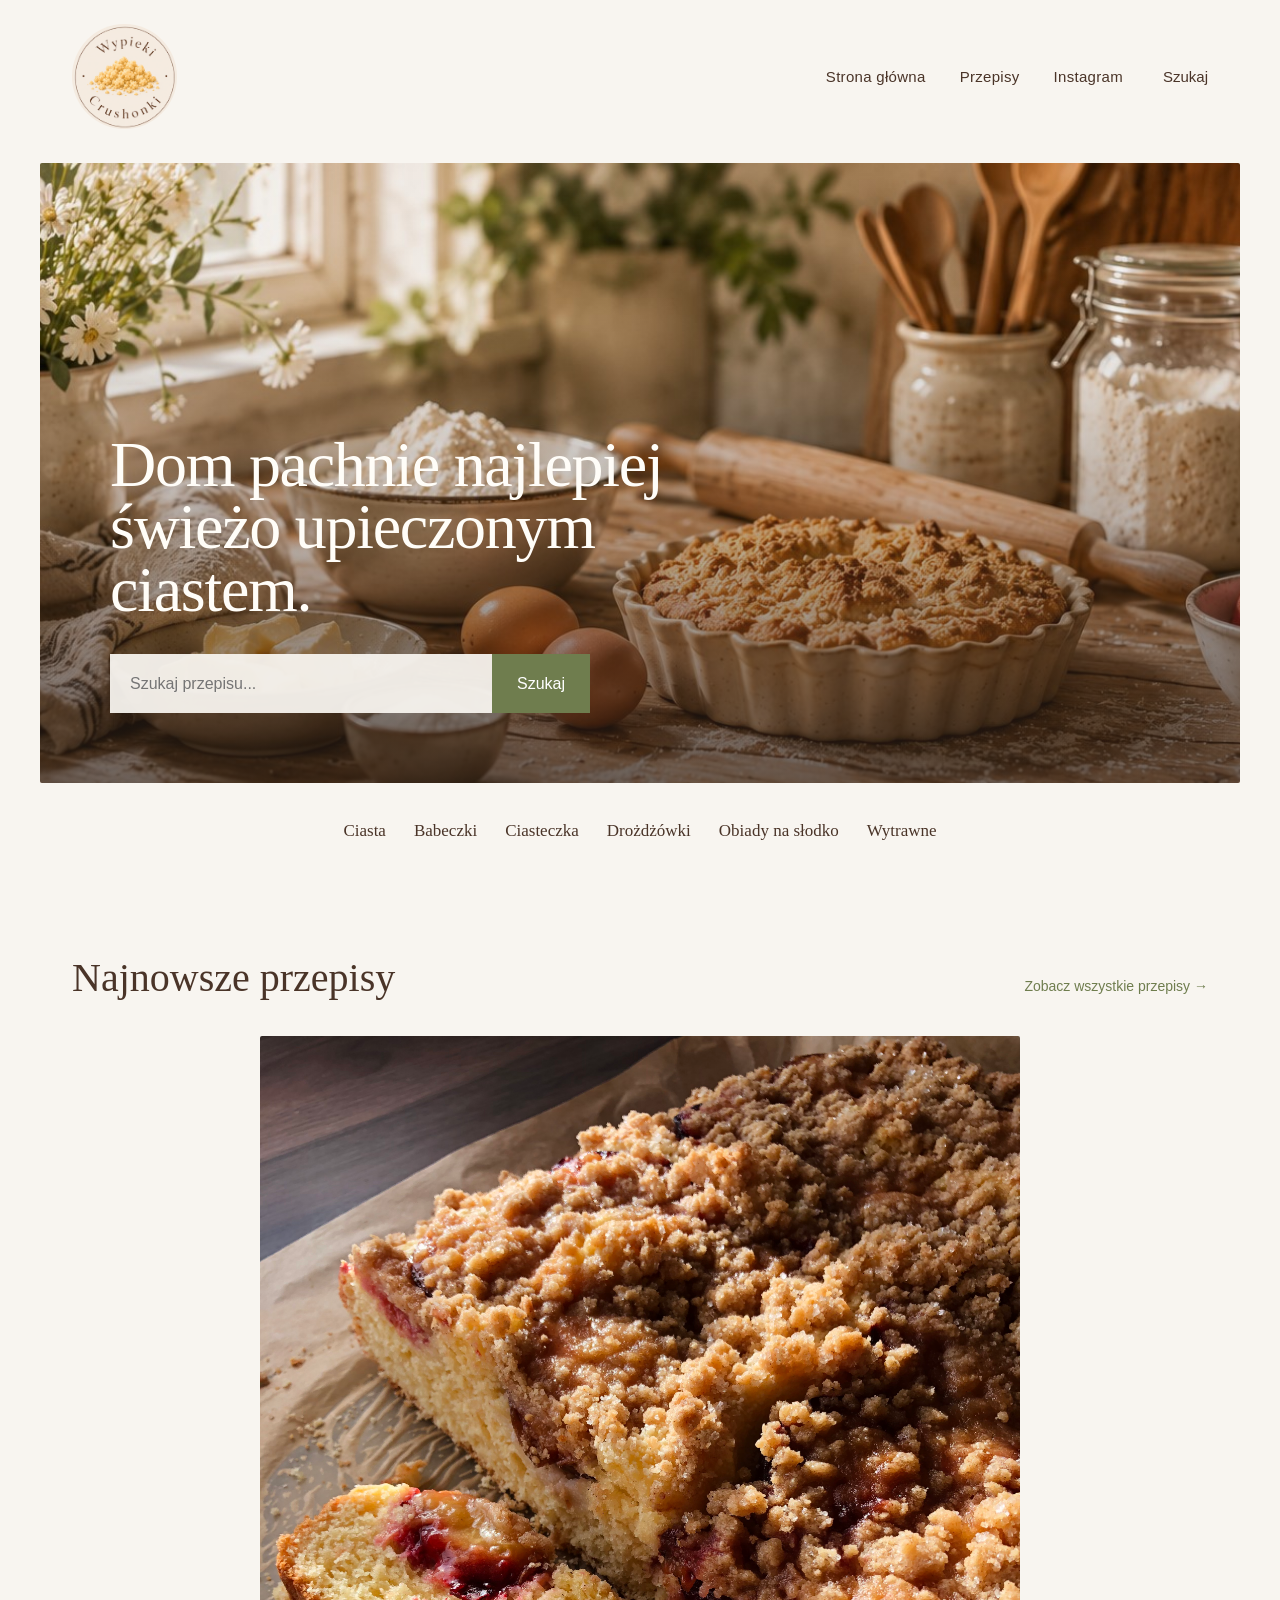
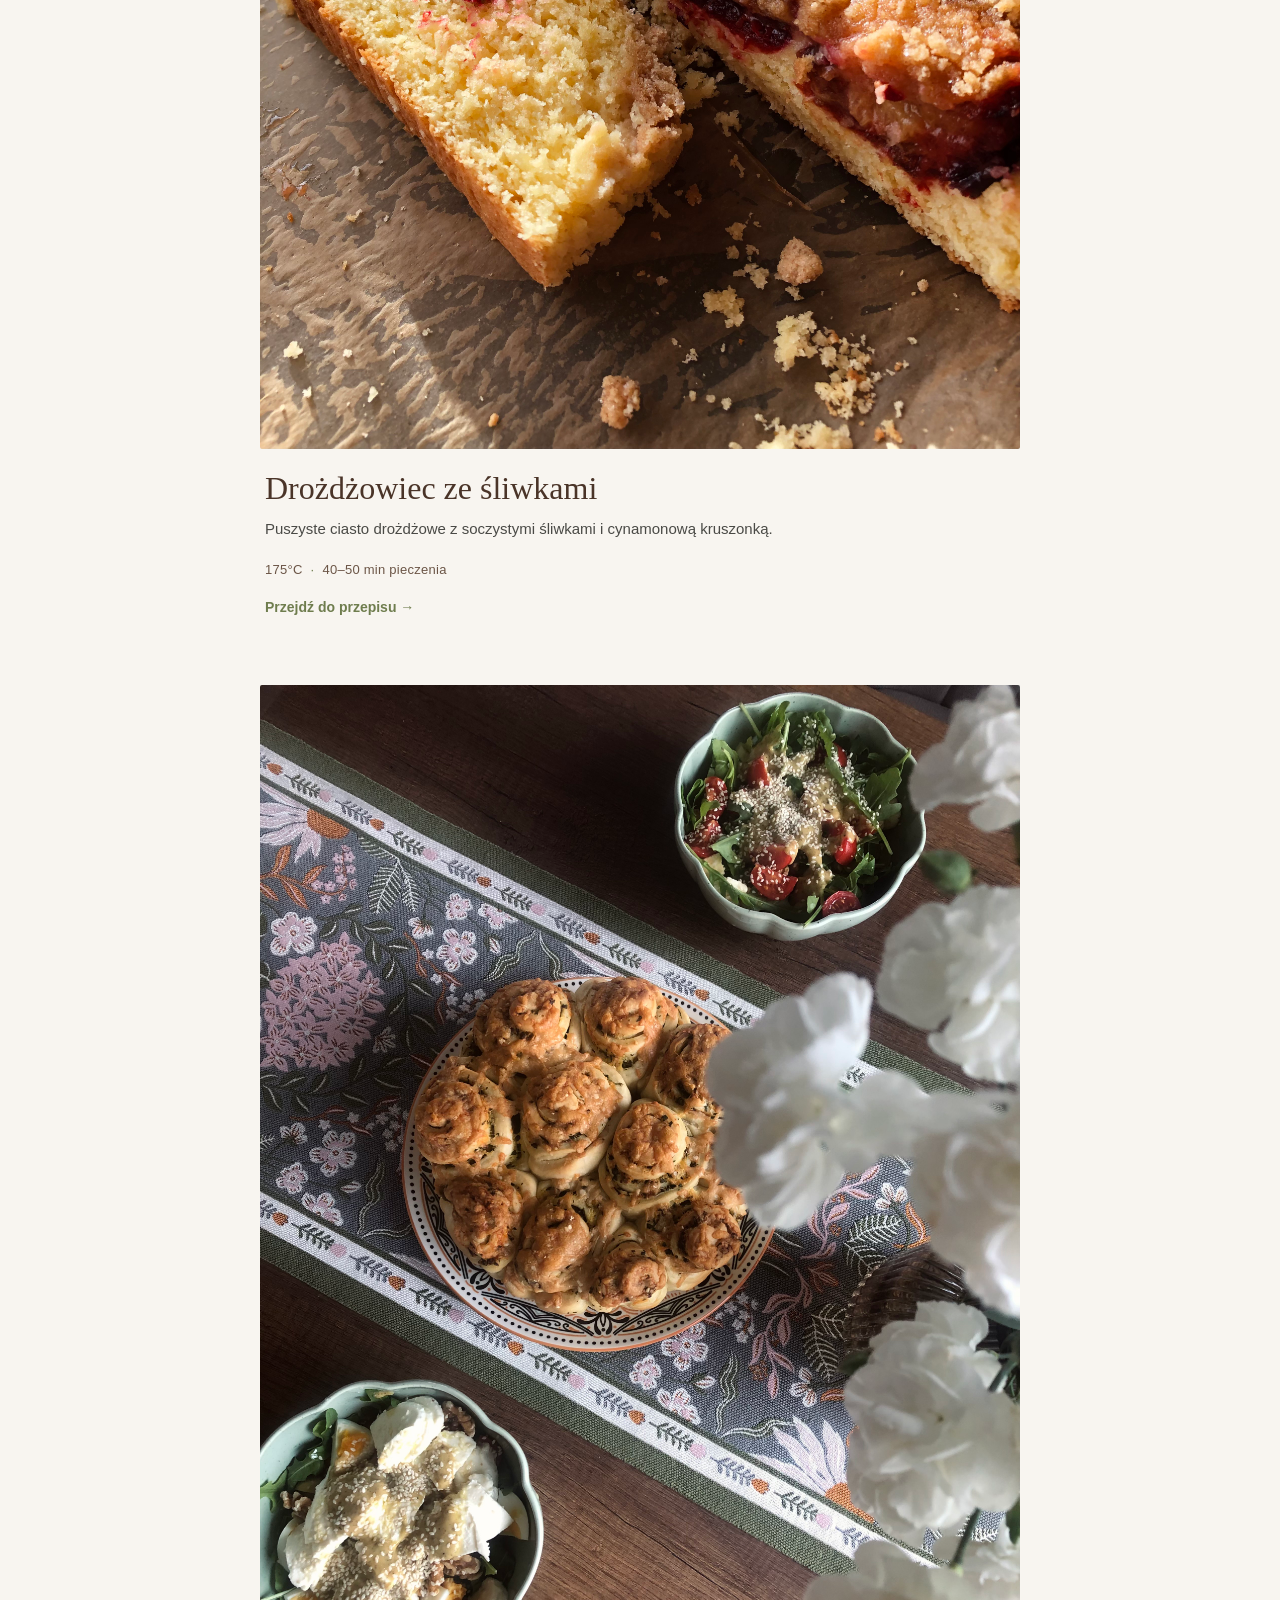
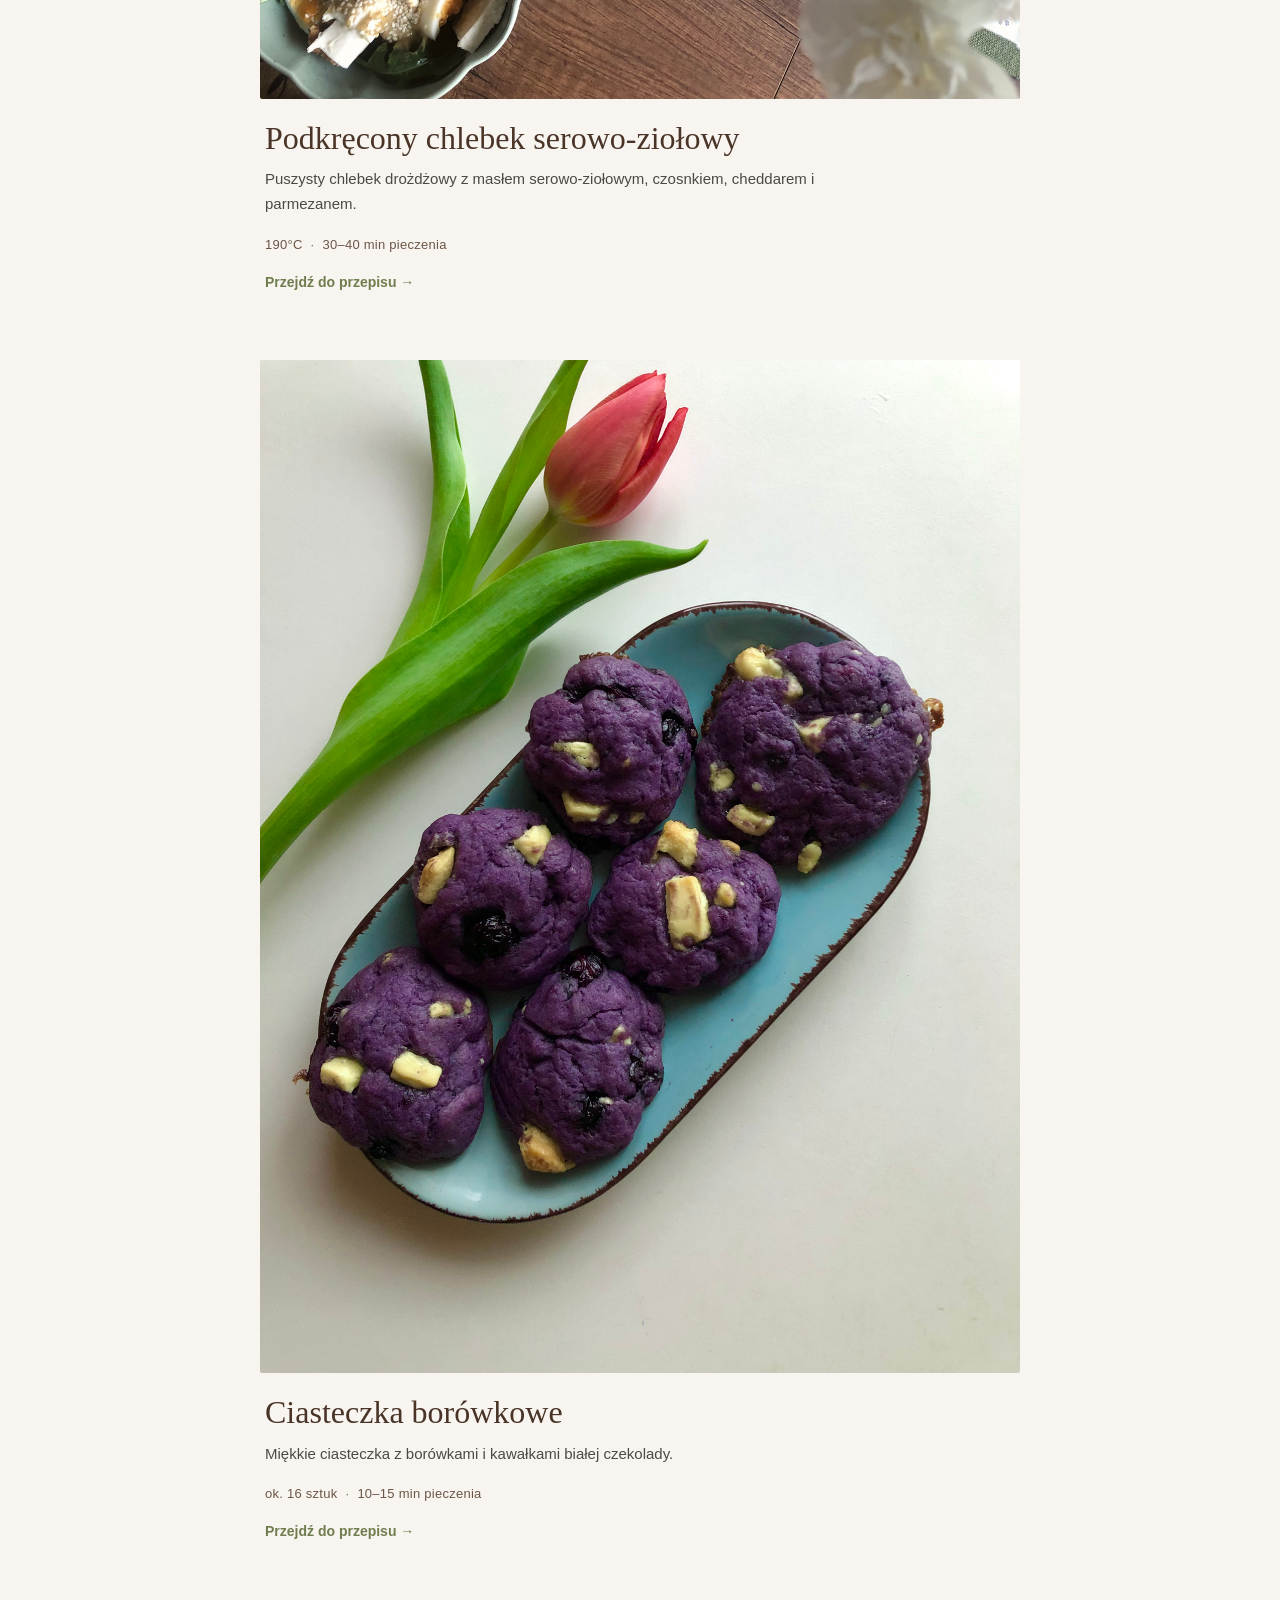
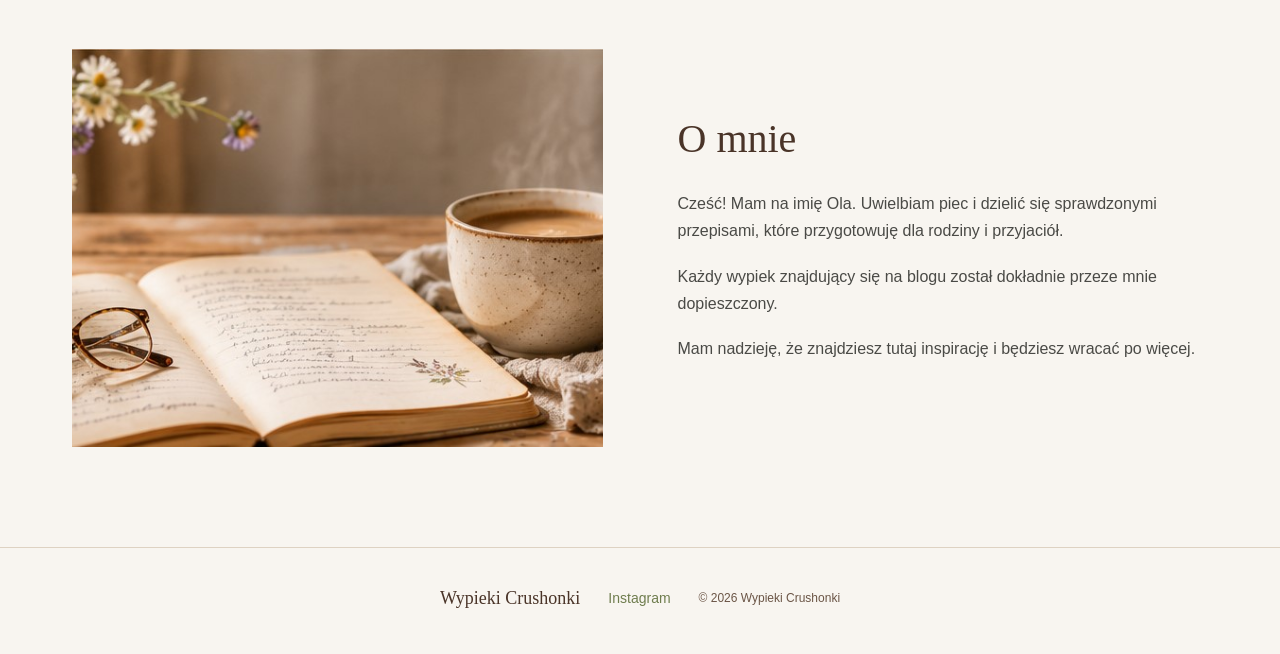
==== commit 17b7e593: "Fix HTML structure and add missing recipe section" ====
--- a/index.html
+++ b/index.html
@@ -111,7 +111,66 @@
             <div class="recipe-grid">
 
 
-                <!-- PRZEPIS 1 -->
+                <!-- PRZEPIS 3 -->
+                 <article class="recipe-card">
+
+    <img
+        src="img/przepisy/drozdzowiec-ze-sliwkami.jpg"
+        alt="Drożdżowiec ze śliwkami"
+    >
+
+    <div class="recipe-card-content">
+
+        <h3>Drożdżowiec ze śliwkami</h3>
+
+        <p>
+            Puszyste ciasto drożdżowe z soczystymi śliwkami
+            i cynamonową kruszonką.
+        </p>
+
+        <div class="recipe-info">
+            <span>175°C</span>
+            <span class="separator">·</span>
+            <span>40–50 min pieczenia</span>
+        </div>
+
+        <a href="przepisy/drozdzowiec-ze-sliwkami.html">
+            Przejdź do przepisu →
+        </a>
+
+    </div>
+</article>
+    <!-- PRZEPIS 2 -->
+<article class="recipe-card">
+
+    <img
+        src="img/przepisy/podkrecony-chlebek-serowo-ziolowy.jpg"
+        alt="Podkręcony chlebek serowo-ziołowy"
+    >
+
+    <div class="recipe-card-content">
+
+        <h3>Podkręcony chlebek serowo-ziołowy</h3>
+
+        <p>
+            Puszysty chlebek drożdżowy z masłem serowo-ziołowym,
+            czosnkiem, cheddarem i parmezanem.
+        </p>
+
+        <div class="recipe-info">
+            <span>190°C</span>
+            <span class="separator">·</span>
+            <span>30–40 min pieczenia</span>
+        </div>
+
+        <a href="przepisy/podkrecony-chlebek-serowo-ziolowy.html">
+            Przejdź do przepisu →
+        </a>
+
+    </div>
+    
+</article>
+<!-- PRZEPIS 1 -->
 <article class="recipe-card">
 
     <img 
@@ -141,34 +200,9 @@
     </div>
 
 </article>
-<!-- PRZEPIS 2 -->
-<article class="recipe-card">
-
-    <img
-        src="img/przepisy/podkrecony-chlebek-serowo-ziolowy.jpg"
-        alt="Podkręcony chlebek serowo-ziołowy"
-    >
-
-    <div class="recipe-card-content">
-
-        <h3>Podkręcony chlebek serowo-ziołowy</h3>
-
-        <p>
-            Puszysty chlebek drożdżowy z masłem serowo-ziołowym,
-            czosnkiem, cheddarem i parmezanem.
-        </p>
-
-        <div class="recipe-info">
-            <span>190°C</span>
-            <span class="separator">·</span>
-            <span>30–40 min pieczenia</span>
-        </div>
-
-        <a href="przepisy/podkrecony-chlebek-serowo-ziolowy.html">
-            Przejdź do przepisu →
-        </a>
-
-    </div>
+
+    
+</article>
 
 </article>
   </div>
@@ -231,4 +265,3 @@
 
 </body>
 </html>
-</html>
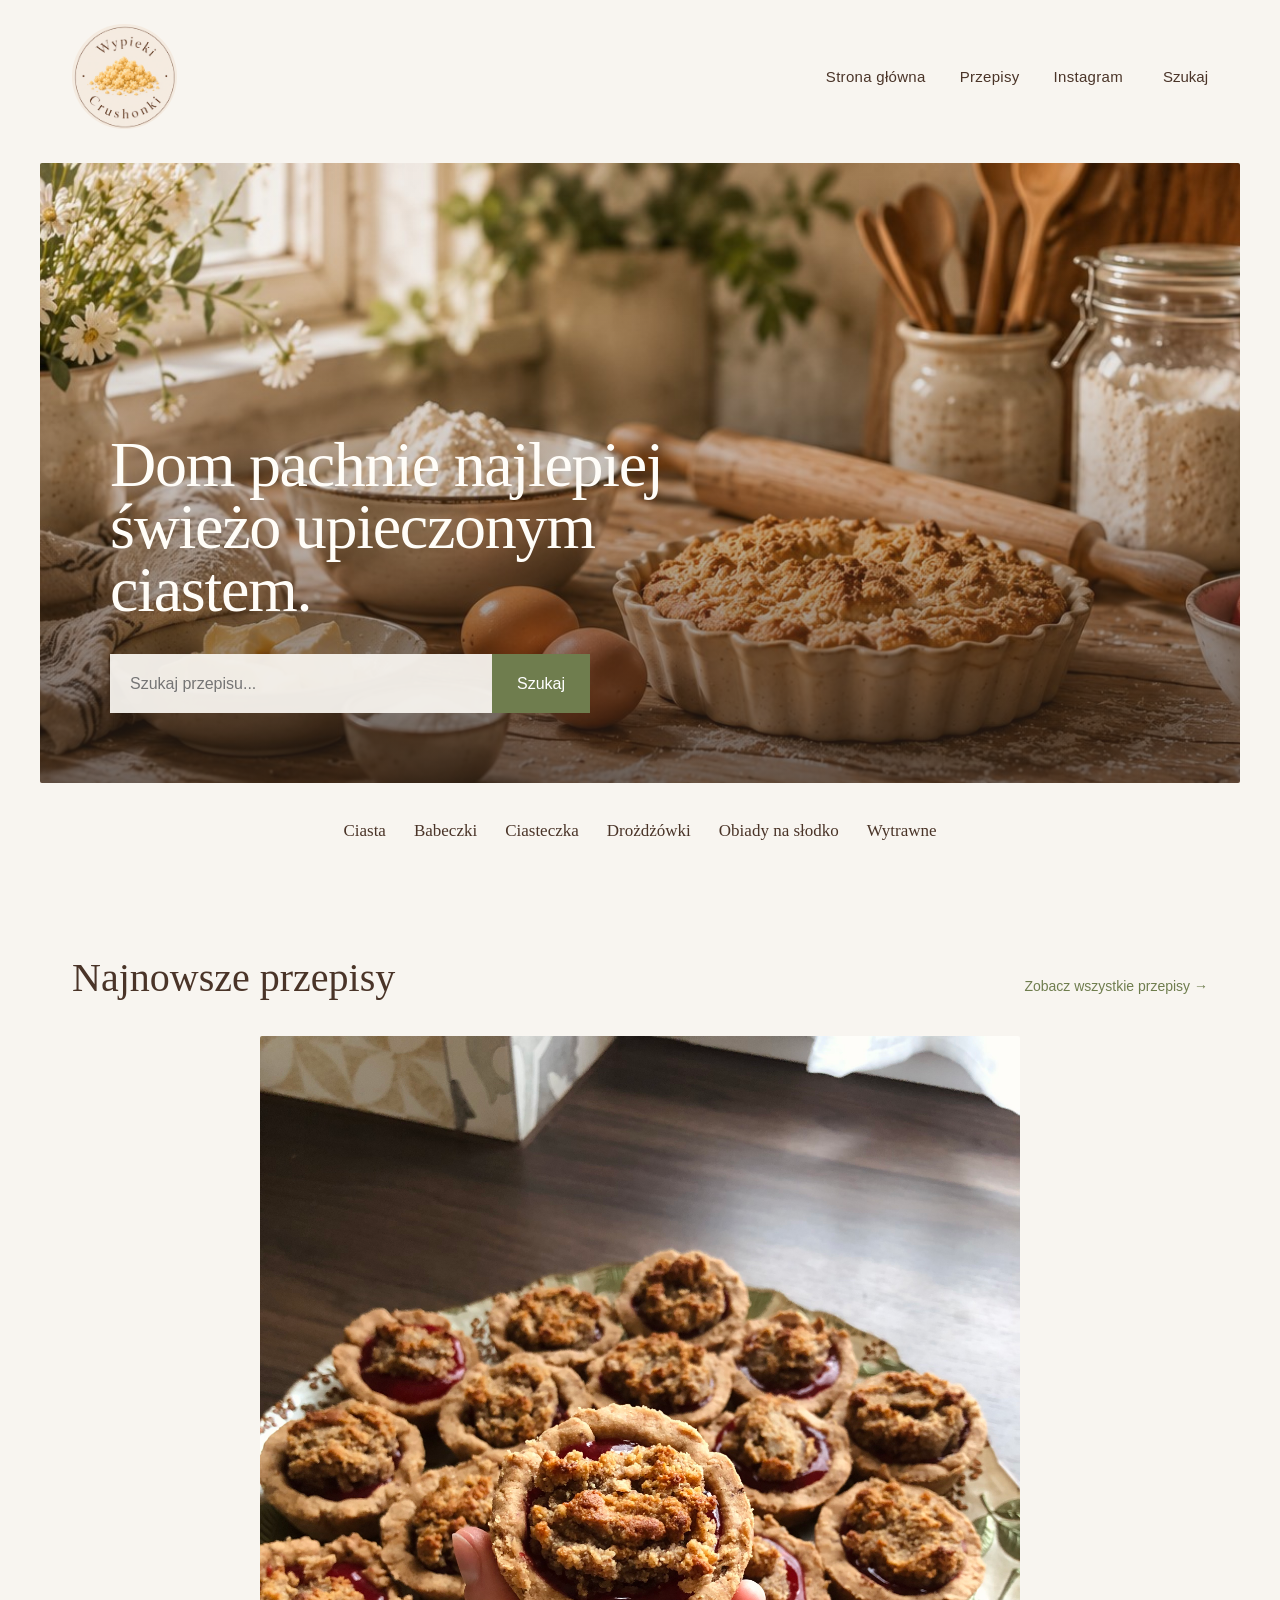
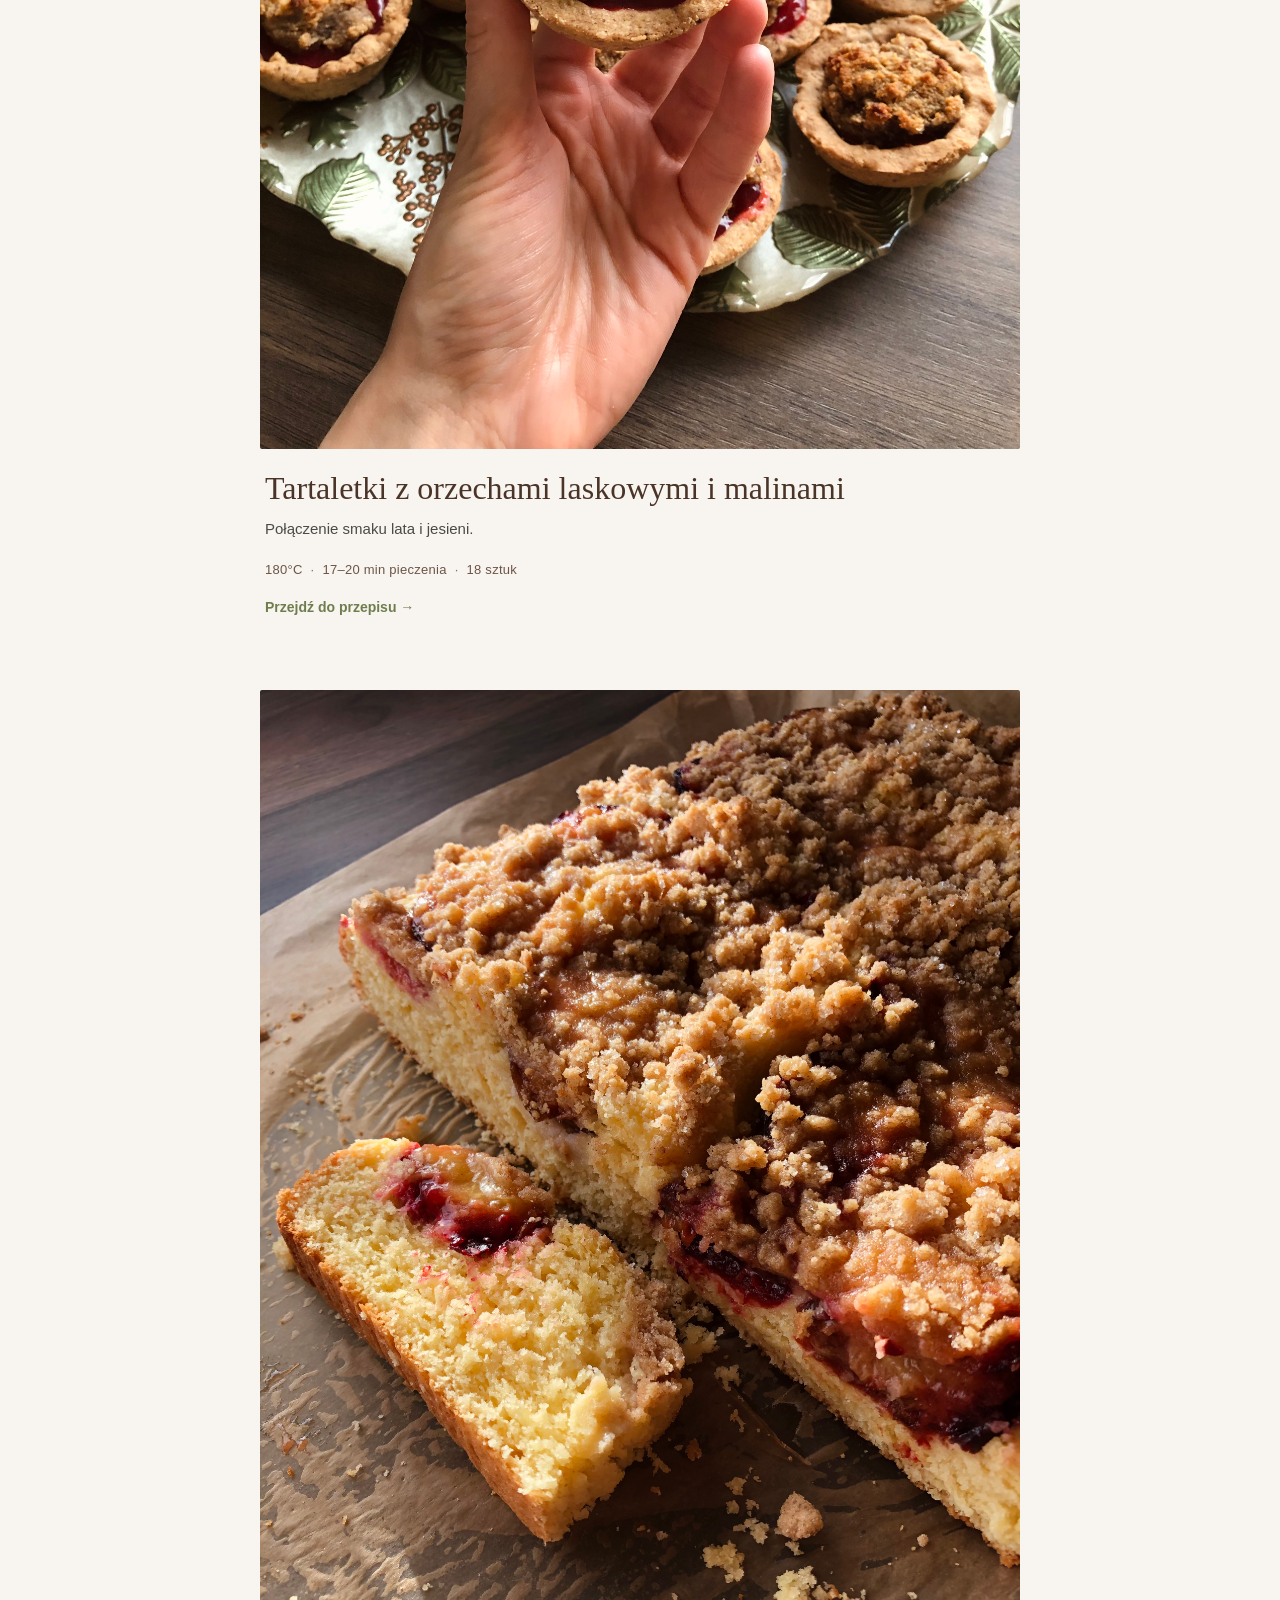
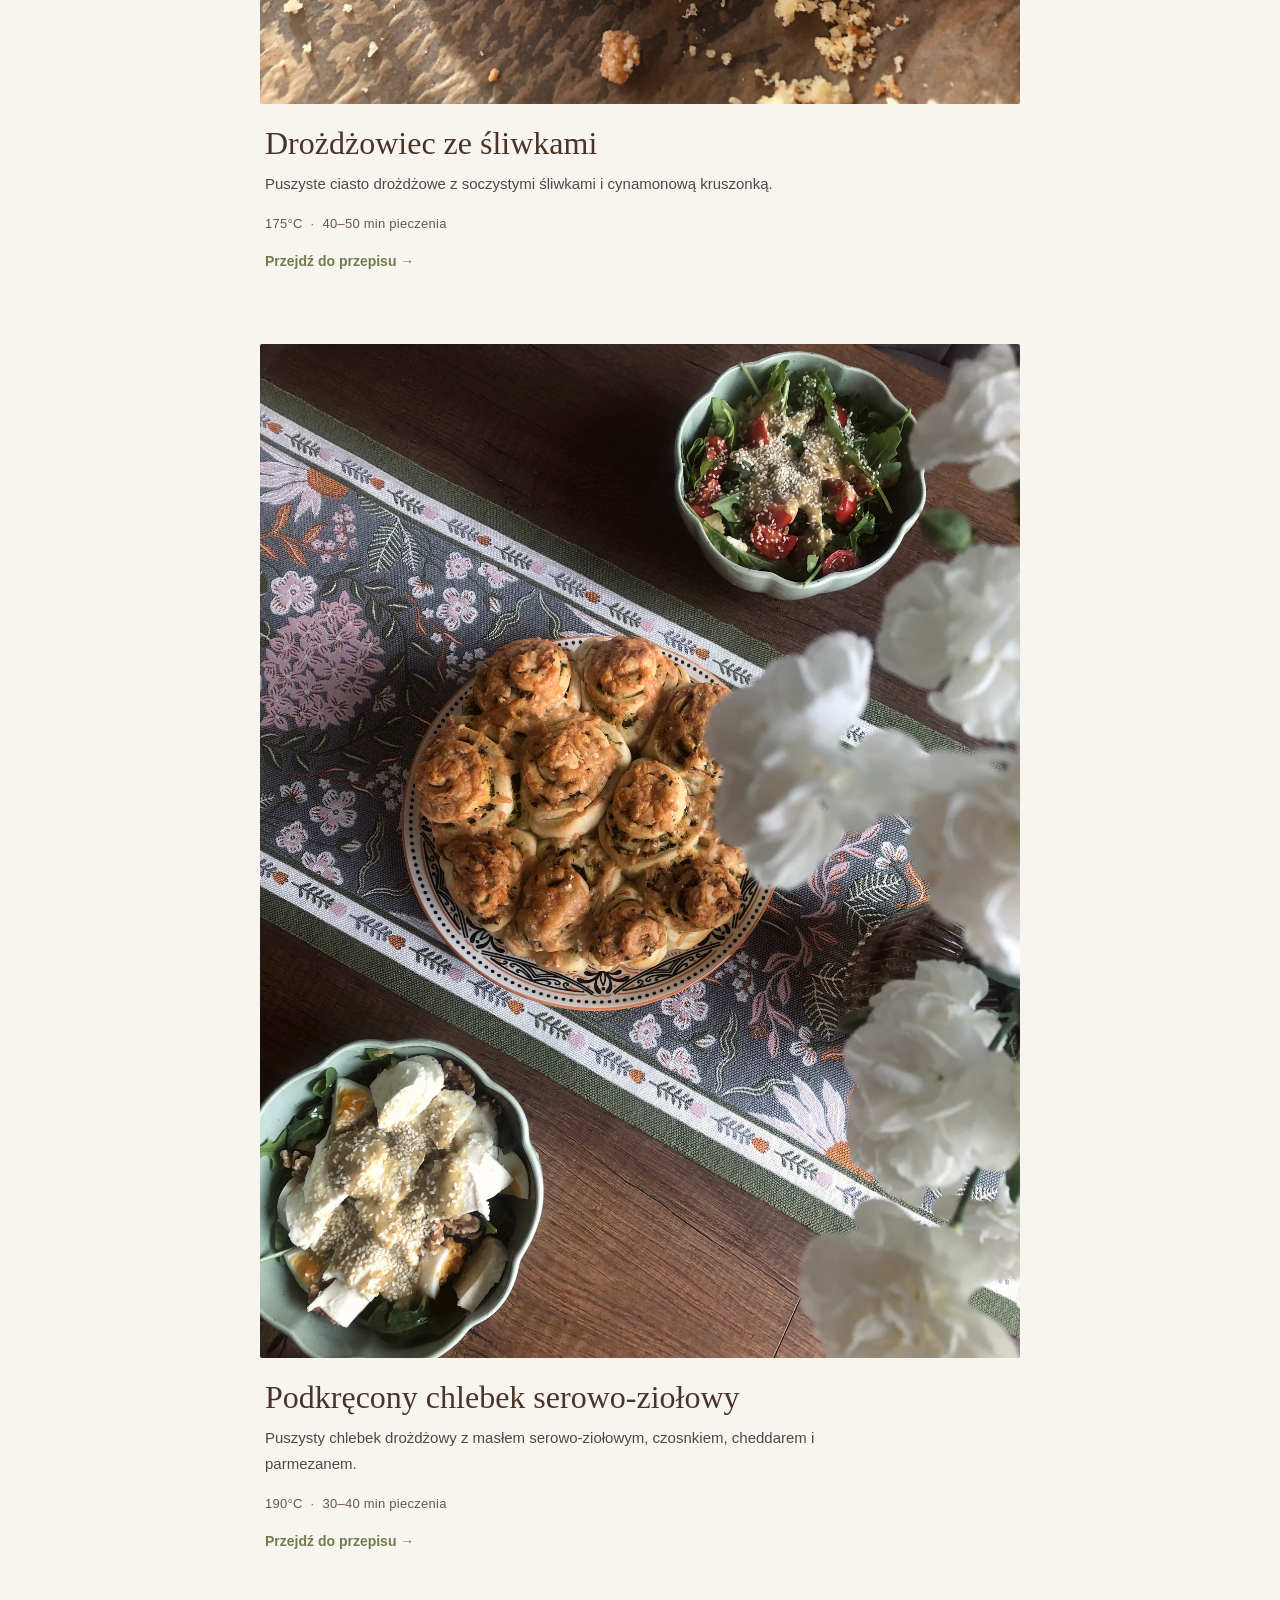
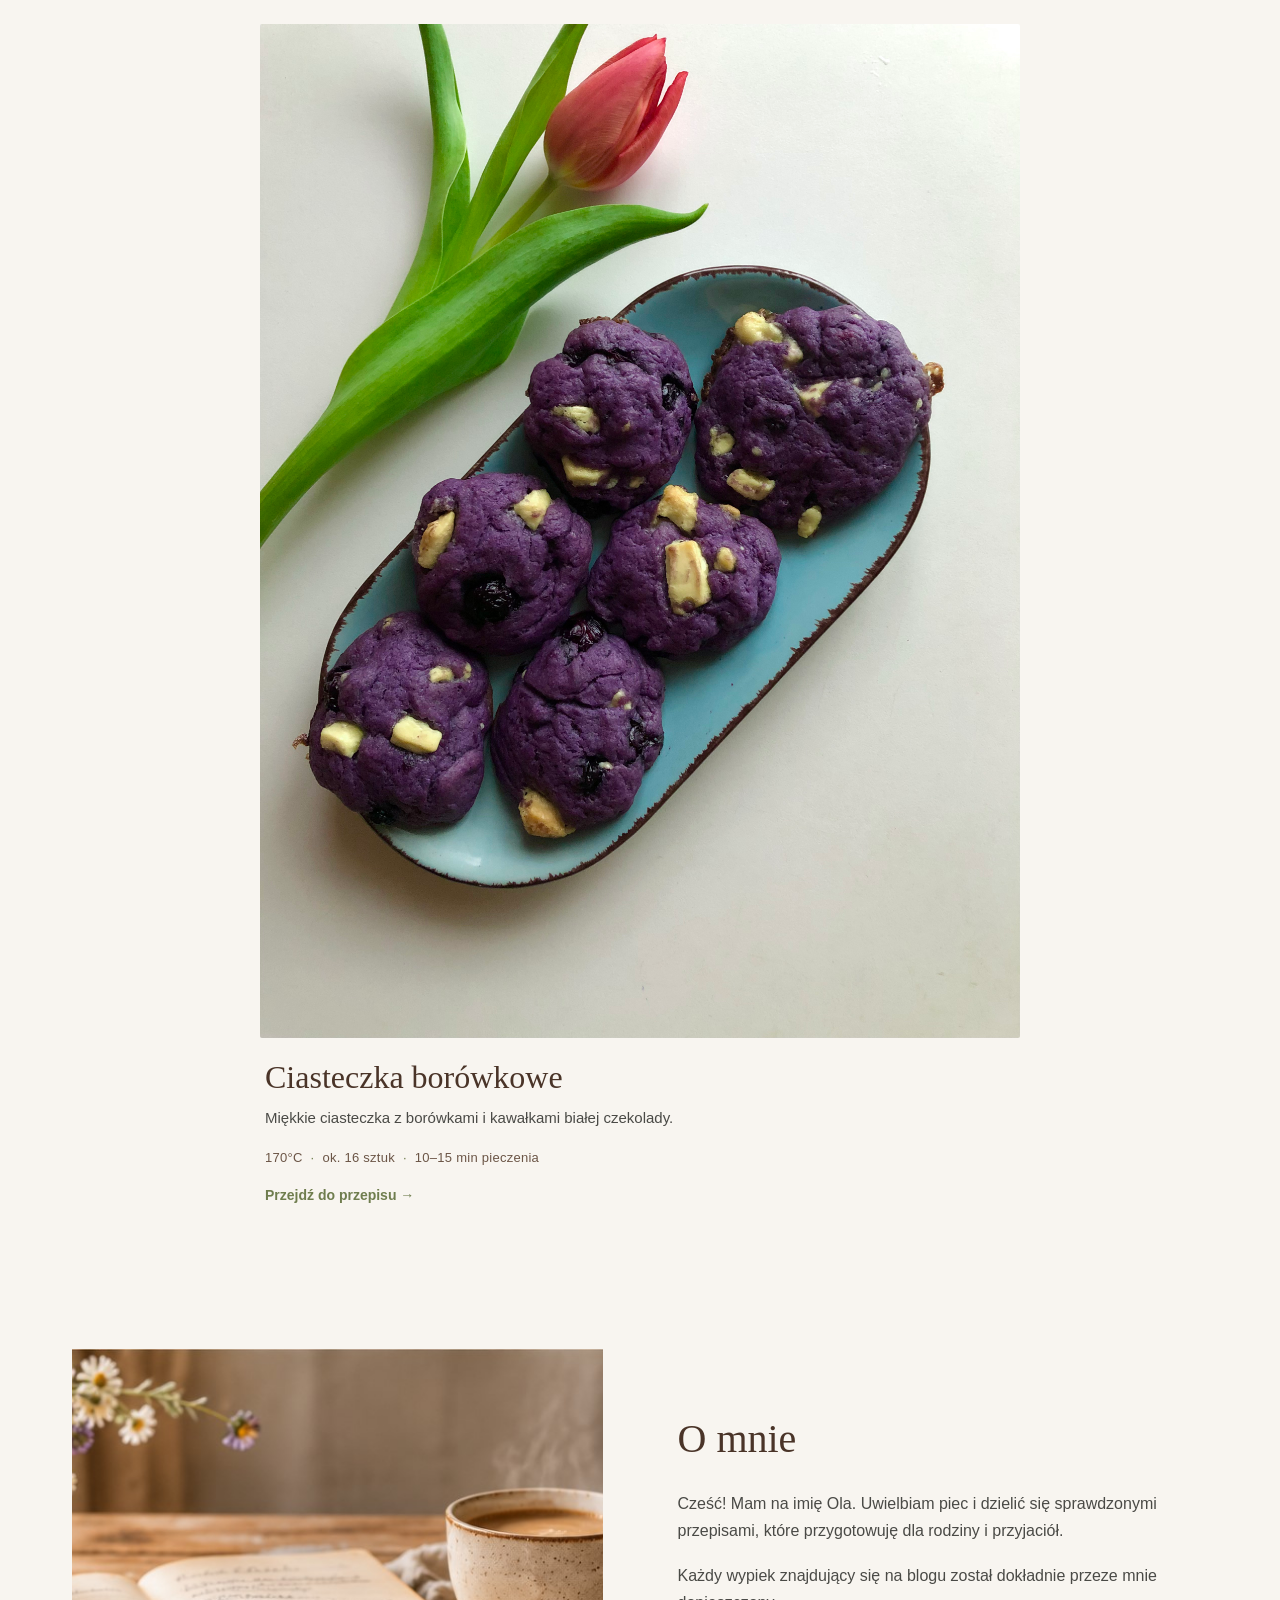
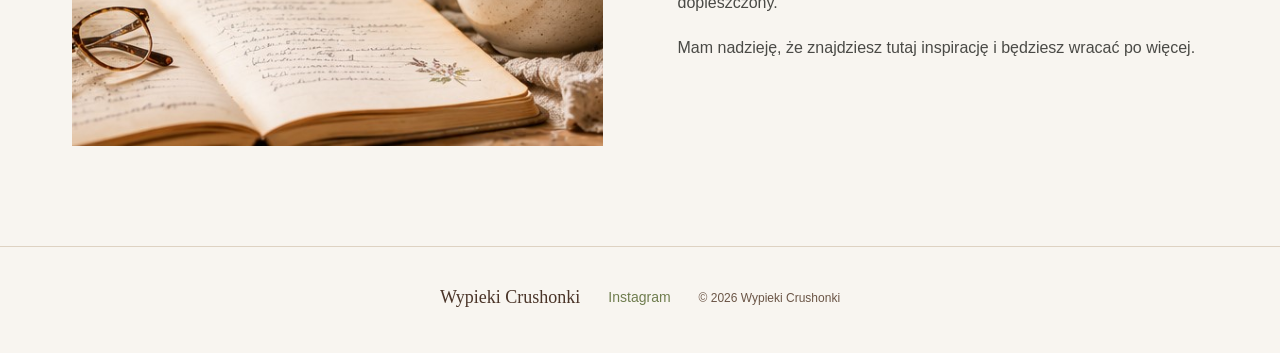
==== commit f0e675d9: "Fix HTML formatting and update recipe section" ====
--- a/index.html
+++ b/index.html
@@ -110,6 +110,37 @@
 
             <div class="recipe-grid">
 
+                 <!-- PRZEPIS 3 -->
+                 <article class="recipe-card">
+
+    <img
+        src="img/przepisy/tartaletki-z-orzechami-laskowymi-i-fruzelina-malinowa.jpg"
+        alt="Tarteletki z orzechami laskowymi i malinami"
+    >
+
+    <div class="recipe-card-content">
+
+        <h3>Tartaletki z orzechami laskowymi i malinami</h3>
+
+        <p>
+            Połączenie smaku lata i jesieni.
+        </p>
+
+        <div class="recipe-info">
+            <span>180°C</span>
+            <span class="separator">·</span>
+            <span>17–20 min pieczenia</span>
+            <span class="separator">·</span>
+            <span>18 sztuk</span>
+        </div>
+
+        <a href="przepisy/tartaletki-z-orzechami-laskowymi-i-fruzelina-malinowa.html">
+            Przejdź do przepisu →
+        </a>
+
+    </div>
+</article>
+
 
                 <!-- PRZEPIS 3 -->
                  <article class="recipe-card">
@@ -188,6 +219,8 @@
         </p>
 
         <div class="recipe-info">
+            <span>170°C</span>
+            <span class="separator">·</span>
             <span>ok. 16 sztuk</span>
             <span class="separator">·</span>
             <span>10–15 min pieczenia</span>
--- a/css/style.css
+++ b/css/style.css
@@ -445,7 +445,9 @@
     justify-content: center;
     gap: 65px;
 }
-
+.recipe-card {
+    margin-bottom: 35px;
+}
 
 /* Karta */
 
@@ -541,7 +543,9 @@
     color: var(--brown);
     transform: translateX(3px);
 }
-
+.recipe-card {
+    margin-bottom: 35px;
+}
 
 
 /* -----------------------------------------------------
@@ -1386,4 +1390,6 @@
         text-align: center;
     }
 
-}
+}.recipe-grid {
+    row-gap: 35px 
+}
